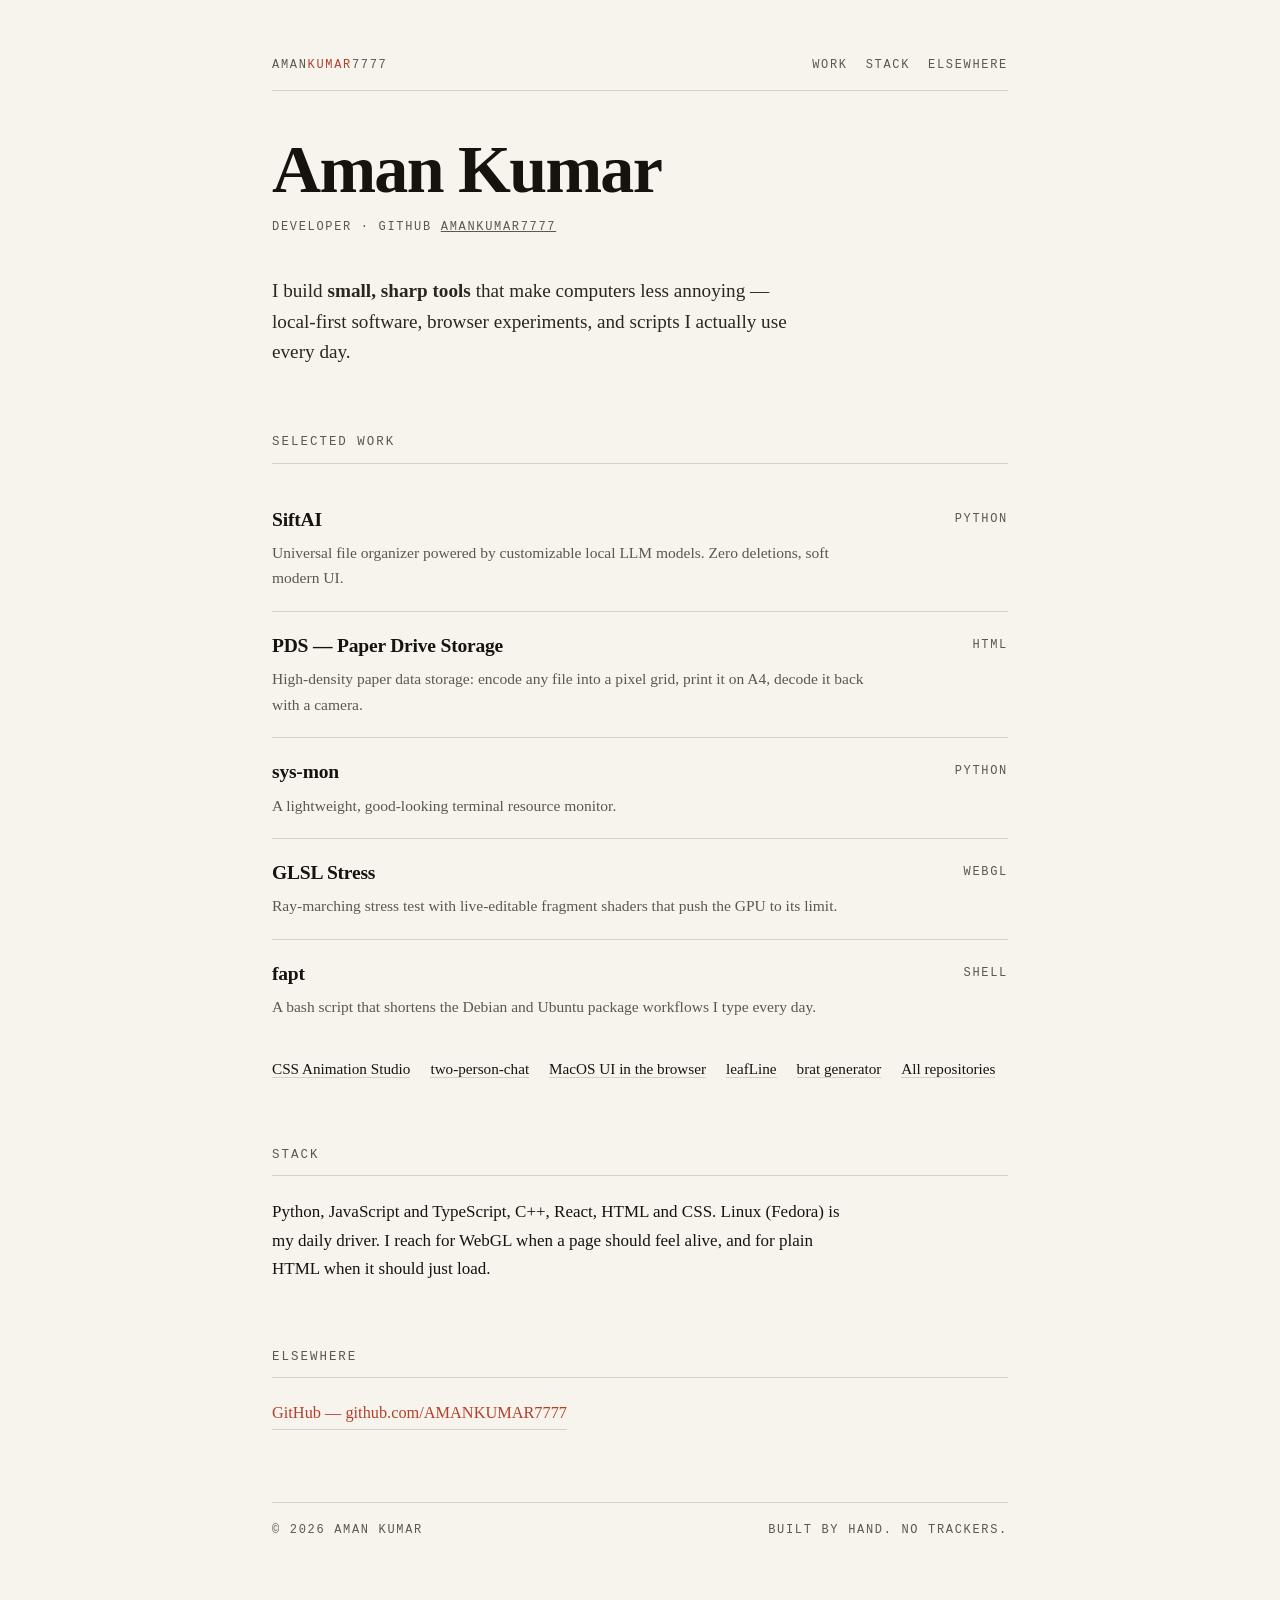
==== index.html @ a5c37819 "Add personal site: homepage, SEO metadata, sitemap, robots, 404" ====
<!DOCTYPE html>
<html lang="en">
<head>
<meta charset="utf-8">
<meta name="viewport" content="width=device-width, initial-scale=1">

<title>Aman Kumar (AMANKUMAR7777) — Developer</title>
<meta name="description" content="Aman Kumar is a developer who builds focused open-source tools: SiftAI local-LLM file organizer, PDS paper data storage, sys-mon terminal monitor and GLSL-Stress. GitHub: AMANKUMAR7777.">
<meta name="author" content="Aman Kumar">
<meta name="robots" content="index, follow, max-image-preview:large">
<link rel="canonical" href="https://amankumar7777.github.io/">
<link rel="icon" href="/favicon.svg" type="image/svg+xml">
<link rel="sitemap" href="/sitemap.xml" type="application/xml">

<meta property="og:type" content="profile">
<meta property="og:site_name" content="Aman Kumar">
<meta property="og:title" content="Aman Kumar (AMANKUMAR7777) — Developer">
<meta property="og:description" content="Developer building focused open-source tools: SiftAI, PDS, sys-mon, GLSL-Stress. GitHub: AMANKUMAR7777.">
<meta property="og:url" content="https://amankumar7777.github.io/">
<meta property="og:image" content="https://amankumar7777.github.io/og.png">
<meta property="og:image:width" content="1200">
<meta property="og:image:height" content="630">
<meta property="og:image:alt" content="Aman Kumar — developer">
<meta property="profile:first_name" content="Aman">
<meta property="profile:last_name" content="Kumar">
<meta property="profile:username" content="AMANKUMAR7777">

<meta name="twitter:card" content="summary_large_image">
<meta name="twitter:title" content="Aman Kumar (AMANKUMAR7777) — Developer">
<meta name="twitter:description" content="Developer building focused open-source tools. GitHub: AMANKUMAR7777.">
<meta name="twitter:image" content="https://amankumar7777.github.io/og.png">

<script type="application/ld+json">
{
  "@context": "https://schema.org",
  "@graph": [
    {
      "@type": "Person",
      "@id": "https://amankumar7777.github.io/#person",
      "name": "Aman Kumar",
      "alternateName": ["AMANKUMAR7777", "aman kumar"],
      "url": "https://amankumar7777.github.io/",
      "image": "https://amankumar7777.github.io/og.png",
      "description": "Aman Kumar is a developer who builds focused open-source tools for the desktop and the browser.",
      "jobTitle": "Software Developer",
      "knowsAbout": ["Python", "JavaScript", "TypeScript", "C++", "React", "Linux", "WebGL", "GLSL", "Large Language Models", "Web development"],
      "sameAs": [
        "https://github.com/AMANKUMAR7777"
      ]
    },
    {
      "@type": "WebSite",
      "@id": "https://amankumar7777.github.io/#website",
      "url": "https://amankumar7777.github.io/",
      "name": "Aman Kumar",
      "inLanguage": "en",
      "publisher": { "@id": "https://amankumar7777.github.io/#person" }
    },
    {
      "@type": "ProfilePage",
      "@id": "https://amankumar7777.github.io/#page",
      "url": "https://amankumar7777.github.io/",
      "name": "Aman Kumar (AMANKUMAR7777) — Developer",
      "isPartOf": { "@id": "https://amankumar7777.github.io/#website" },
      "mainEntity": { "@id": "https://amankumar7777.github.io/#person" }
    }
  ]
}
</script>

<style>
  :root{
    --paper:#f7f4ed;
    --ink:#16130f;
    --soft:#5d574c;
    --line:#d9d2c4;
    --accent:#b3402a;
  }
  *{box-sizing:border-box}
  html{-webkit-text-size-adjust:100%}
  body{
    margin:0;
    background:var(--paper);
    color:var(--ink);
    font:400 17px/1.65 ui-serif,Georgia,"Iowan Old Style","Times New Roman",serif;
    padding:0 24px;
  }
  .wrap{max-width:46rem;margin:0 auto;padding:56px 0 96px}
  .mono{
    font-family:ui-monospace,SFMono-Regular,"SF Mono",Menlo,Consolas,monospace;
    font-size:12px;letter-spacing:.14em;text-transform:uppercase;color:var(--soft)
  }
  header{display:flex;justify-content:space-between;align-items:baseline;gap:16px;flex-wrap:wrap;
    border-bottom:1px solid var(--line);padding-bottom:14px}
  header a{color:inherit;text-decoration:none}
  header a:hover{color:var(--accent)}
  nav{display:flex;gap:18px}
  h1{font-size:clamp(2.6rem,7vw,4.25rem);line-height:1.02;letter-spacing:-.025em;margin:44px 0 0;font-weight:600}
  .handle{display:inline-block;margin-top:14px}
  .lede{font-size:1.2rem;line-height:1.6;max-width:34rem;margin:26px 0 0;color:#2c2620}
  .lede strong{font-weight:600}
  section{margin-top:64px}
  h2{font-size:.78rem;letter-spacing:.16em;text-transform:uppercase;font-family:ui-monospace,SFMono-Regular,Menlo,Consolas,monospace;
    color:var(--soft);font-weight:500;margin:0 0 22px;border-bottom:1px solid var(--line);padding-bottom:10px}
  .work{list-style:none;margin:0;padding:0;display:grid;gap:2px}
  .work li{border-top:1px solid var(--line)}
  .work li:first-child{border-top:0}
  .work a{display:grid;grid-template-columns:1fr auto;gap:4px 18px;text-decoration:none;color:inherit;padding:18px 0}
  .work a:hover .name{color:var(--accent)}
  .name{font-size:1.22rem;font-weight:600;letter-spacing:-.01em}
  .lang{font-size:12px;align-self:start;padding-top:6px}
  .desc{grid-column:1/-1;color:var(--soft);font-size:.97rem;max-width:38rem}
  .more{list-style:none;padding:0;margin:18px 0 0;display:flex;flex-wrap:wrap;gap:8px 20px;font-size:.95rem}
  .more a{color:var(--ink);text-decoration:none;border-bottom:1px solid var(--line)}
  .more a:hover{color:var(--accent);border-color:var(--accent)}
  .stack p{margin:0;max-width:36rem}
  a{color:var(--accent)}
  .links{list-style:none;padding:0;margin:0;display:grid;gap:10px;font-size:1.02rem}
  .links a{display:inline-flex;gap:10px;text-decoration:none;border-bottom:1px solid var(--line);padding-bottom:2px}
  .links a:hover{border-color:var(--accent)}
  footer{margin-top:72px;border-top:1px solid var(--line);padding-top:18px;display:flex;justify-content:space-between;gap:16px;flex-wrap:wrap}
  @media (max-width:520px){
    .wrap{padding-top:36px}
    h1{margin-top:34px}
    .lede{font-size:1.08rem}
  }
  @media (prefers-reduced-motion:no-preference){
    a{transition:color .18s ease,border-color .18s ease}
  }
</style>
</head>
<body>
<div class="wrap">

  <header>
    <a class="mono" href="/">aman<span style="color:var(--accent)">kumar</span>7777</a>
    <nav class="mono">
      <a href="#work">Work</a>
      <a href="#stack">Stack</a>
      <a href="#elsewhere">Elsewhere</a>
    </nav>
  </header>

  <main>
    <h1>Aman Kumar</h1>
    <p class="handle mono">Developer · GitHub <a href="https://github.com/AMANKUMAR7777" style="color:inherit">AMANKUMAR7777</a></p>

    <p class="lede">
      I build <strong>small, sharp tools</strong> that make computers less annoying — local-first
      software, browser experiments, and scripts I actually use every day.
    </p>

    <section id="work">
      <h2>Selected work</h2>
      <ul class="work">
        <li>
          <a href="https://github.com/AMANKUMAR7777/SiftAI">
            <span class="name">SiftAI</span>
            <span class="lang mono">Python</span>
            <span class="desc">Universal file organizer powered by customizable local LLM models. Zero deletions, soft modern UI.</span>
          </a>
        </li>
        <li>
          <a href="https://github.com/AMANKUMAR7777/PDS-Paper-Drive-Storage-">
            <span class="name">PDS — Paper Drive Storage</span>
            <span class="lang mono">HTML</span>
            <span class="desc">High-density paper data storage: encode any file into a pixel grid, print it on A4, decode it back with a camera.</span>
          </a>
        </li>
        <li>
          <a href="https://github.com/AMANKUMAR7777/sys-mon">
            <span class="name">sys-mon</span>
            <span class="lang mono">Python</span>
            <span class="desc">A lightweight, good-looking terminal resource monitor.</span>
          </a>
        </li>
        <li>
          <a href="https://github.com/AMANKUMAR7777/GLSL-Stress">
            <span class="name">GLSL Stress</span>
            <span class="lang mono">WebGL</span>
            <span class="desc">Ray-marching stress test with live-editable fragment shaders that push the GPU to its limit.</span>
          </a>
        </li>
        <li>
          <a href="https://github.com/AMANKUMAR7777/fapt">
            <span class="name">fapt</span>
            <span class="lang mono">Shell</span>
            <span class="desc">A bash script that shortens the Debian and Ubuntu package workflows I type every day.</span>
          </a>
        </li>
      </ul>

      <ul class="more">
        <li><a href="https://github.com/AMANKUMAR7777/CssAnimationStudio">CSS Animation Studio</a></li>
        <li><a href="https://github.com/AMANKUMAR7777/two-person-chat">two-person-chat</a></li>
        <li><a href="https://github.com/AMANKUMAR7777/MacOS">MacOS UI in the browser</a></li>
        <li><a href="https://github.com/AMANKUMAR7777/leafLine">leafLine</a></li>
        <li><a href="https://github.com/AMANKUMAR7777/bratGenerator">brat generator</a></li>
        <li><a href="https://github.com/AMANKUMAR7777?tab=repositories">All repositories</a></li>
      </ul>
    </section>

    <section id="stack" class="stack">
      <h2>Stack</h2>
      <p>
        Python, JavaScript and TypeScript, C++, React, HTML and CSS. Linux (Fedora) is my daily
        driver. I reach for WebGL when a page should feel alive, and for plain HTML when it should
        just load.
      </p>
    </section>

    <section id="elsewhere">
      <h2>Elsewhere</h2>
      <ul class="links">
        <li><a href="https://github.com/AMANKUMAR7777">GitHub — github.com/AMANKUMAR7777</a></li>
      </ul>
    </section>
  </main>

  <footer class="mono">
    <span>© 2026 Aman Kumar</span>
    <span>Built by hand. No trackers.</span>
  </footer>

</div>
</body>
</html>
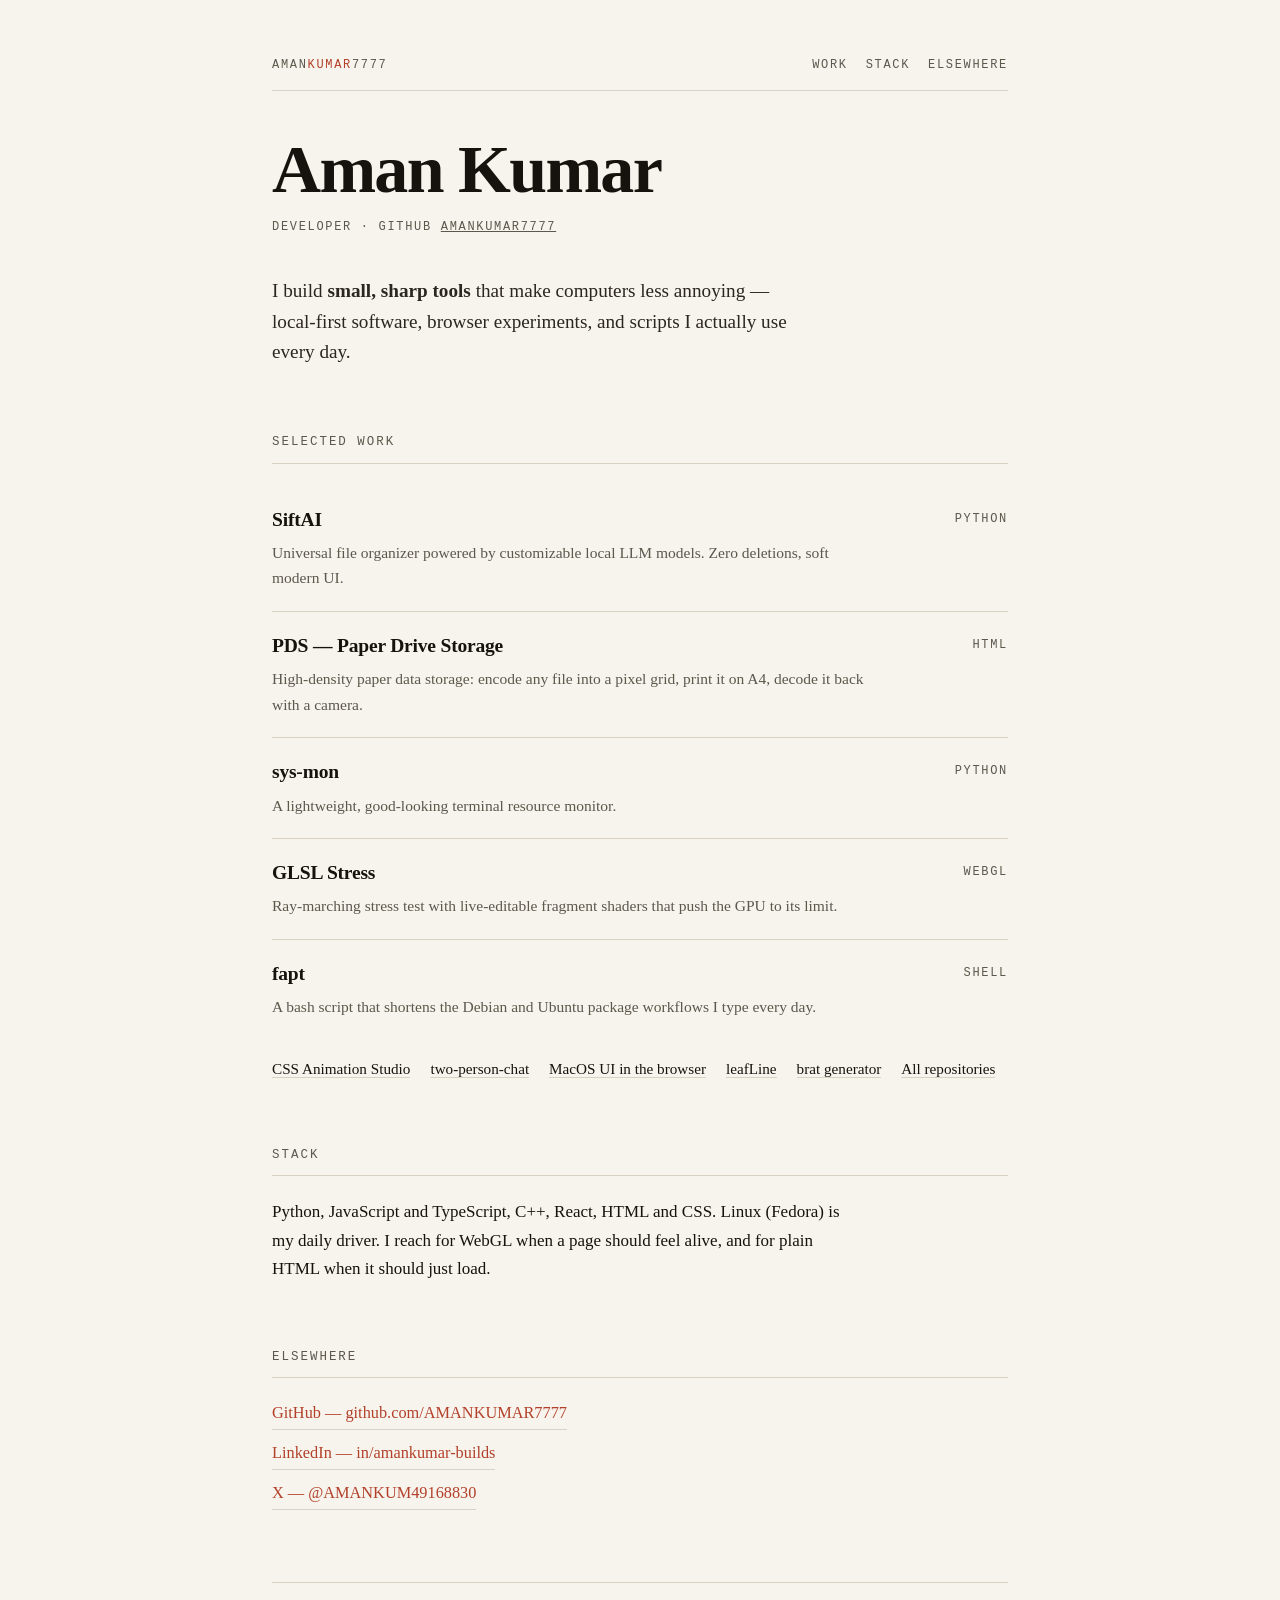
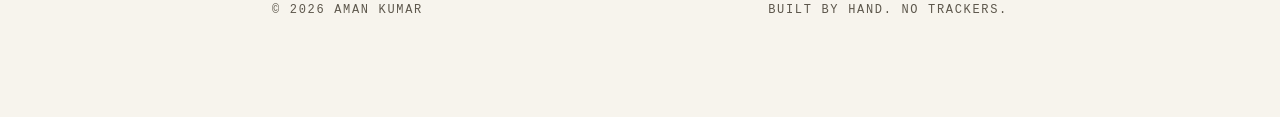
==== commit b38b2325: "Add LinkedIn and X to sameAs and links" ====
--- a/index.html
+++ b/index.html
@@ -26,6 +26,7 @@
 <meta property="profile:username" content="AMANKUMAR7777">
 
 <meta name="twitter:card" content="summary_large_image">
+<meta name="twitter:creator" content="@AMANKUM49168830">
 <meta name="twitter:title" content="Aman Kumar (AMANKUMAR7777) — Developer">
 <meta name="twitter:description" content="Developer building focused open-source tools. GitHub: AMANKUMAR7777.">
 <meta name="twitter:image" content="https://amankumar7777.github.io/og.png">
@@ -45,7 +46,9 @@
       "jobTitle": "Software Developer",
       "knowsAbout": ["Python", "JavaScript", "TypeScript", "C++", "React", "Linux", "WebGL", "GLSL", "Large Language Models", "Web development"],
       "sameAs": [
-        "https://github.com/AMANKUMAR7777"
+        "https://github.com/AMANKUMAR7777",
+        "https://www.linkedin.com/in/amankumar-builds/",
+        "https://x.com/AMANKUM49168830"
       ]
     },
     {
@@ -212,7 +215,9 @@
     <section id="elsewhere">
       <h2>Elsewhere</h2>
       <ul class="links">
-        <li><a href="https://github.com/AMANKUMAR7777">GitHub — github.com/AMANKUMAR7777</a></li>
+        <li><a rel="me" href="https://github.com/AMANKUMAR7777">GitHub — github.com/AMANKUMAR7777</a></li>
+        <li><a rel="me" href="https://www.linkedin.com/in/amankumar-builds/">LinkedIn — in/amankumar-builds</a></li>
+        <li><a rel="me" href="https://x.com/AMANKUM49168830">X — @AMANKUM49168830</a></li>
       </ul>
     </section>
   </main>
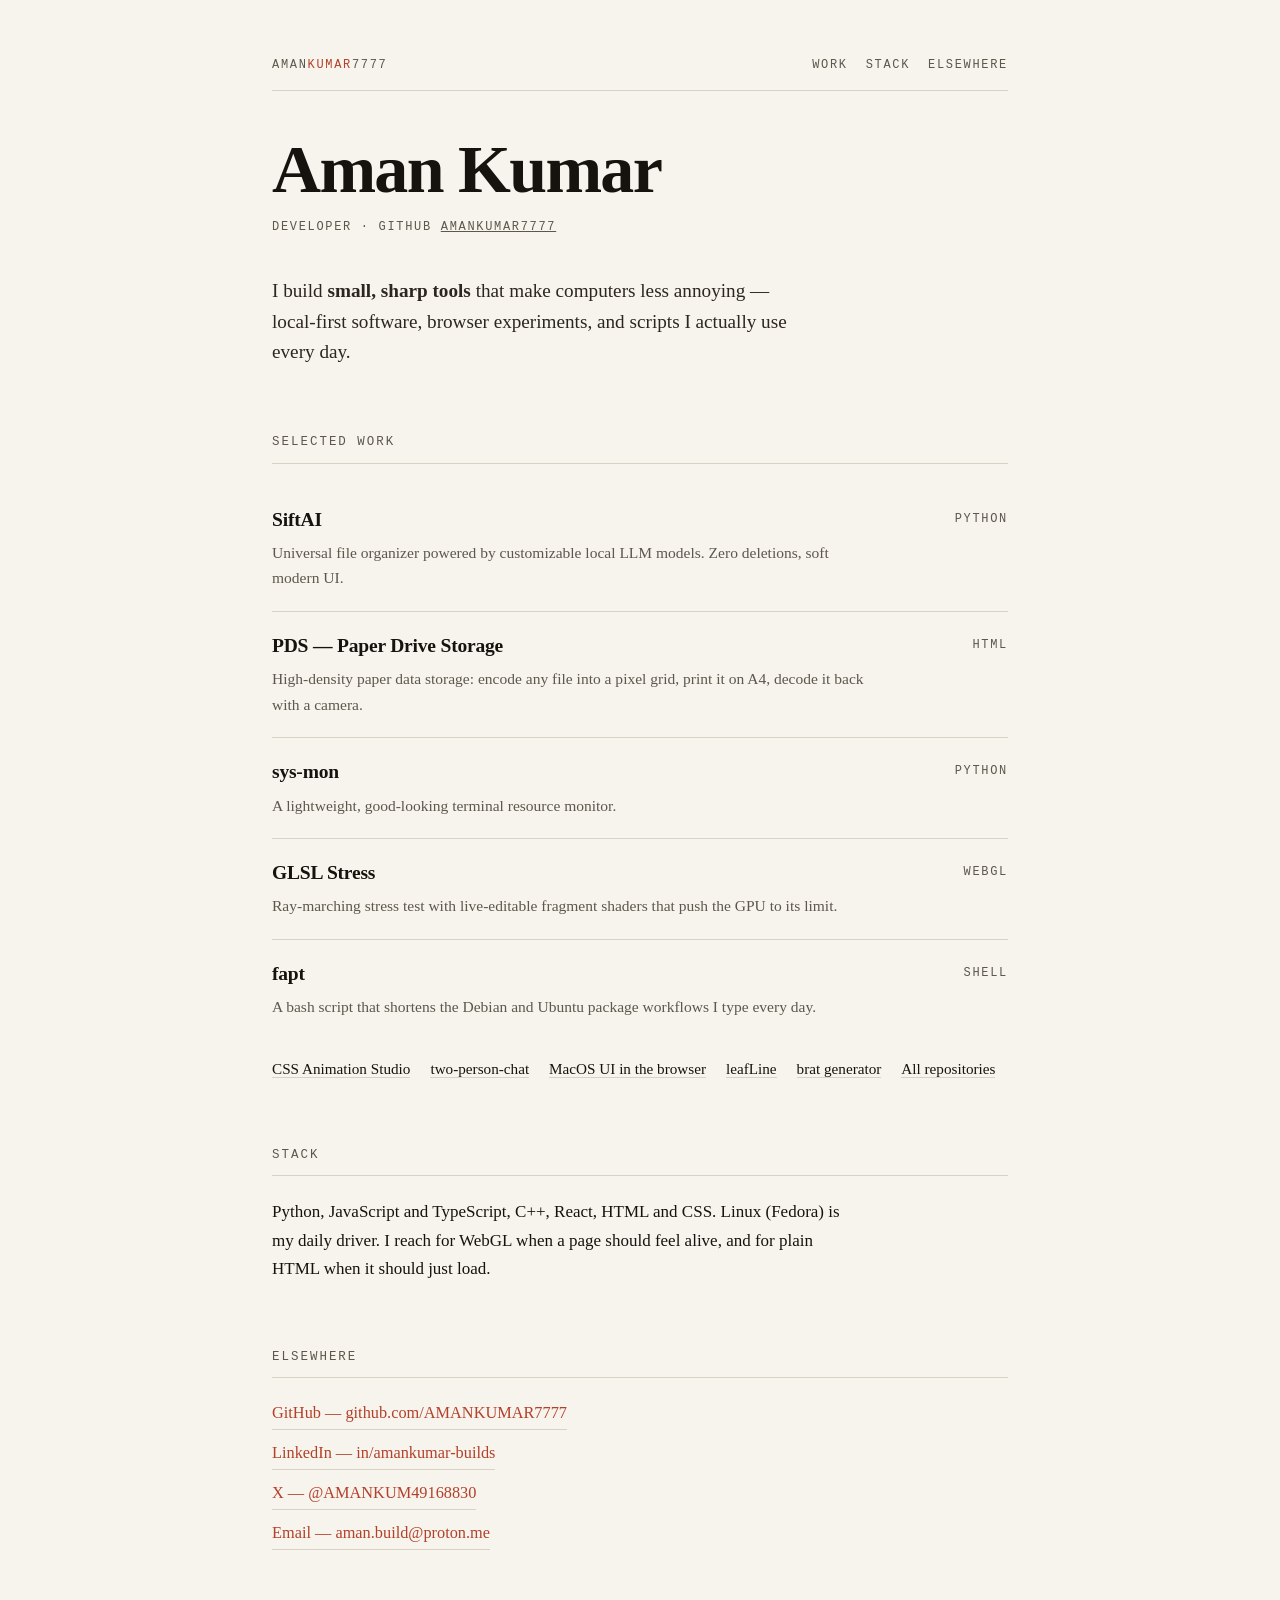
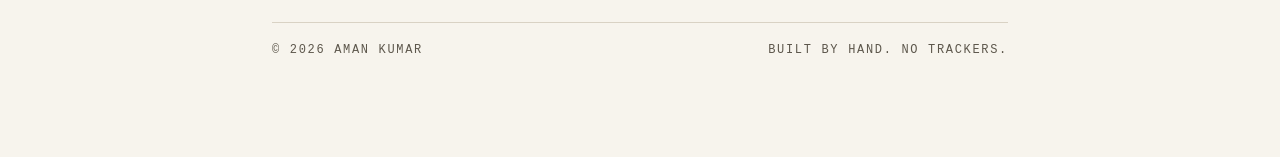
==== commit 3a924aba: "Add contact email" ====
--- a/index.html
+++ b/index.html
@@ -45,6 +45,7 @@
       "description": "Aman Kumar is a developer who builds focused open-source tools for the desktop and the browser.",
       "jobTitle": "Software Developer",
       "knowsAbout": ["Python", "JavaScript", "TypeScript", "C++", "React", "Linux", "WebGL", "GLSL", "Large Language Models", "Web development"],
+      "email": "mailto:aman.build@proton.me",
       "sameAs": [
         "https://github.com/AMANKUMAR7777",
         "https://www.linkedin.com/in/amankumar-builds/",
@@ -218,6 +219,7 @@
         <li><a rel="me" href="https://github.com/AMANKUMAR7777">GitHub — github.com/AMANKUMAR7777</a></li>
         <li><a rel="me" href="https://www.linkedin.com/in/amankumar-builds/">LinkedIn — in/amankumar-builds</a></li>
         <li><a rel="me" href="https://x.com/AMANKUM49168830">X — @AMANKUM49168830</a></li>
+        <li><a href="mailto:aman.build@proton.me">Email — aman.build@proton.me</a></li>
       </ul>
     </section>
   </main>
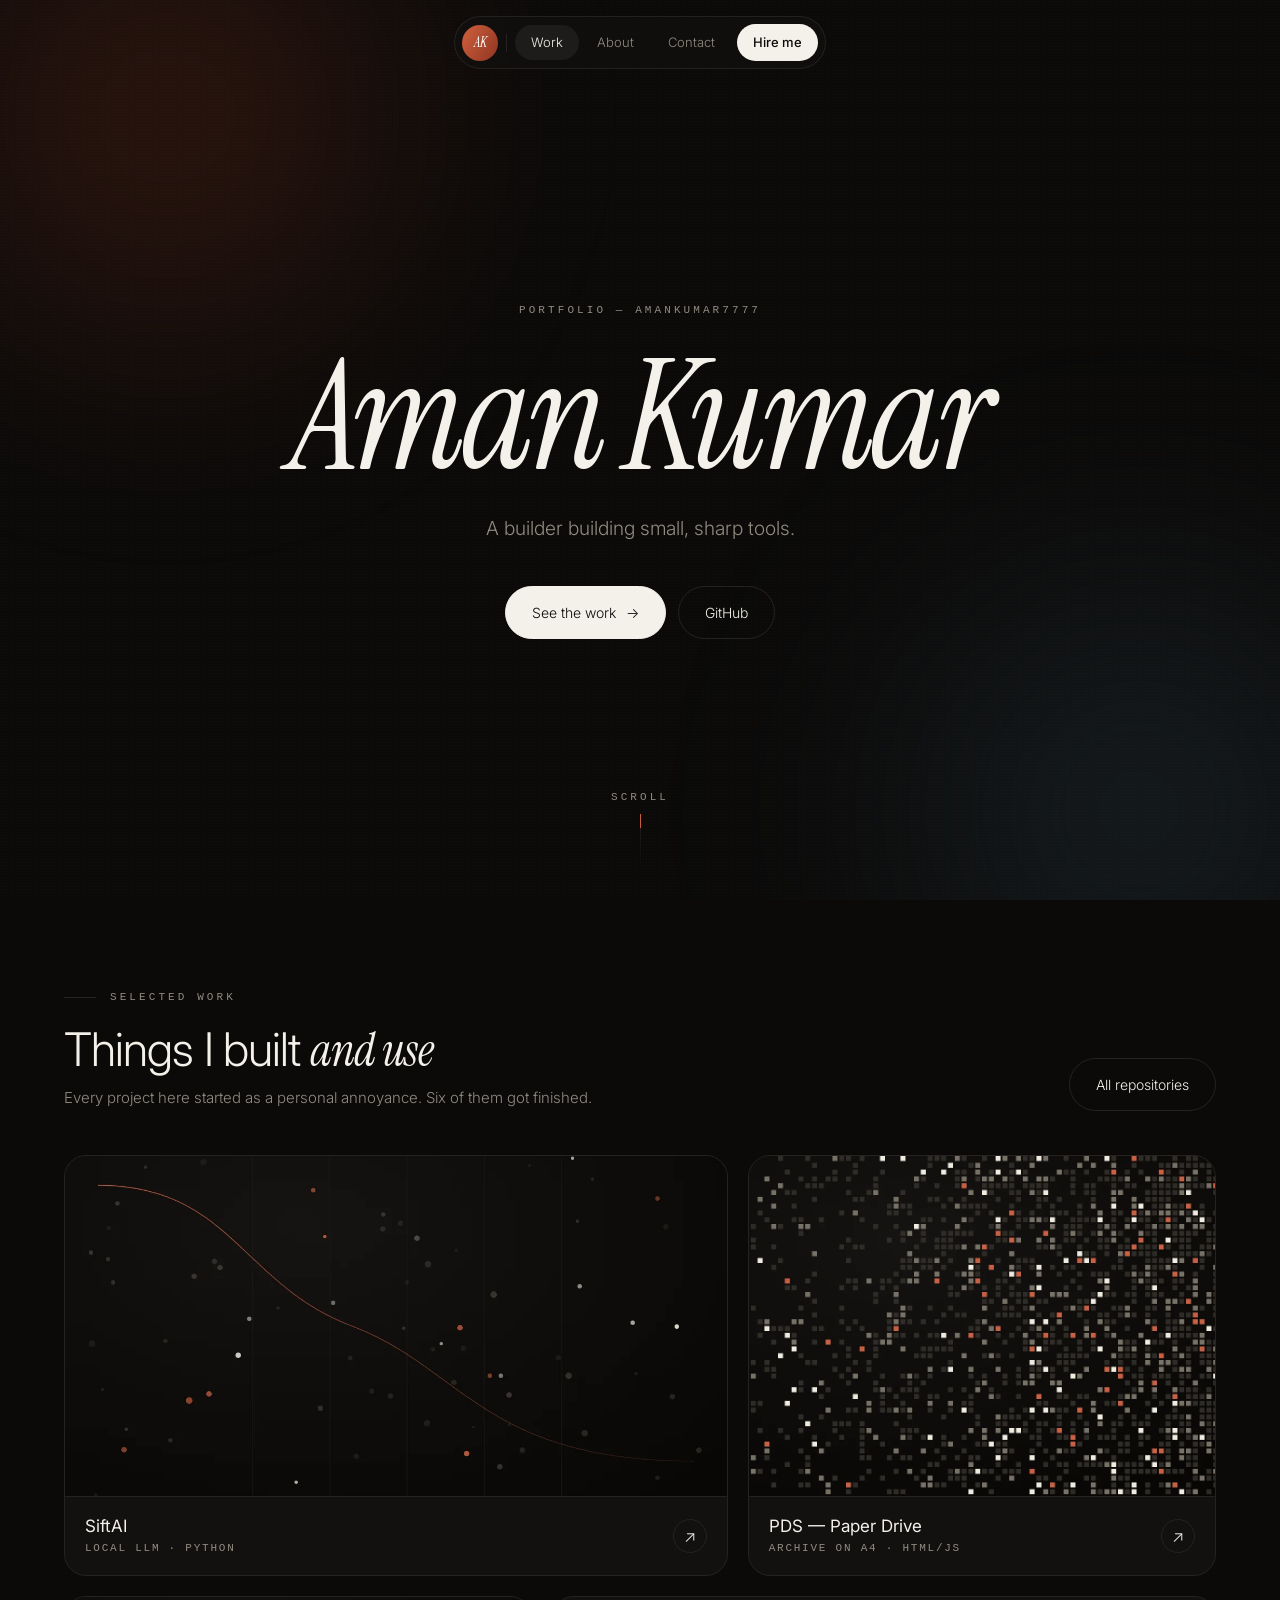
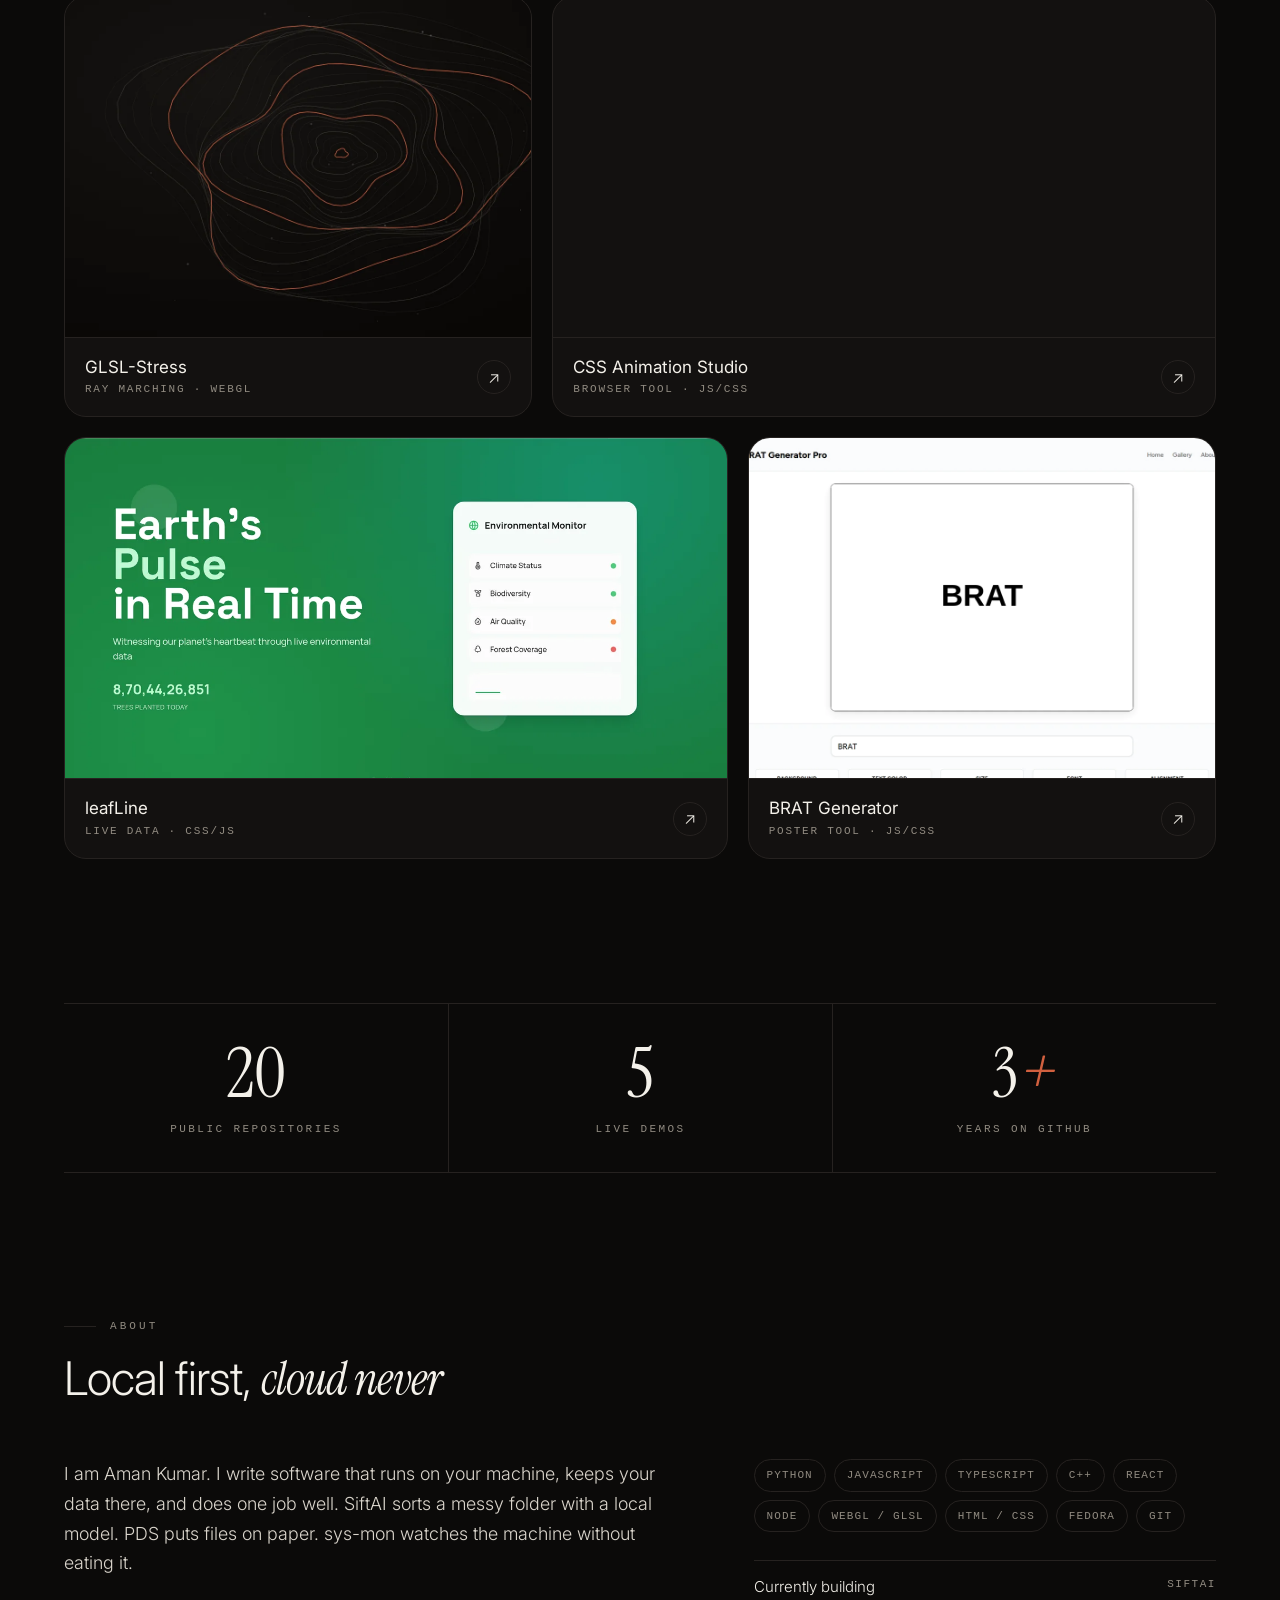
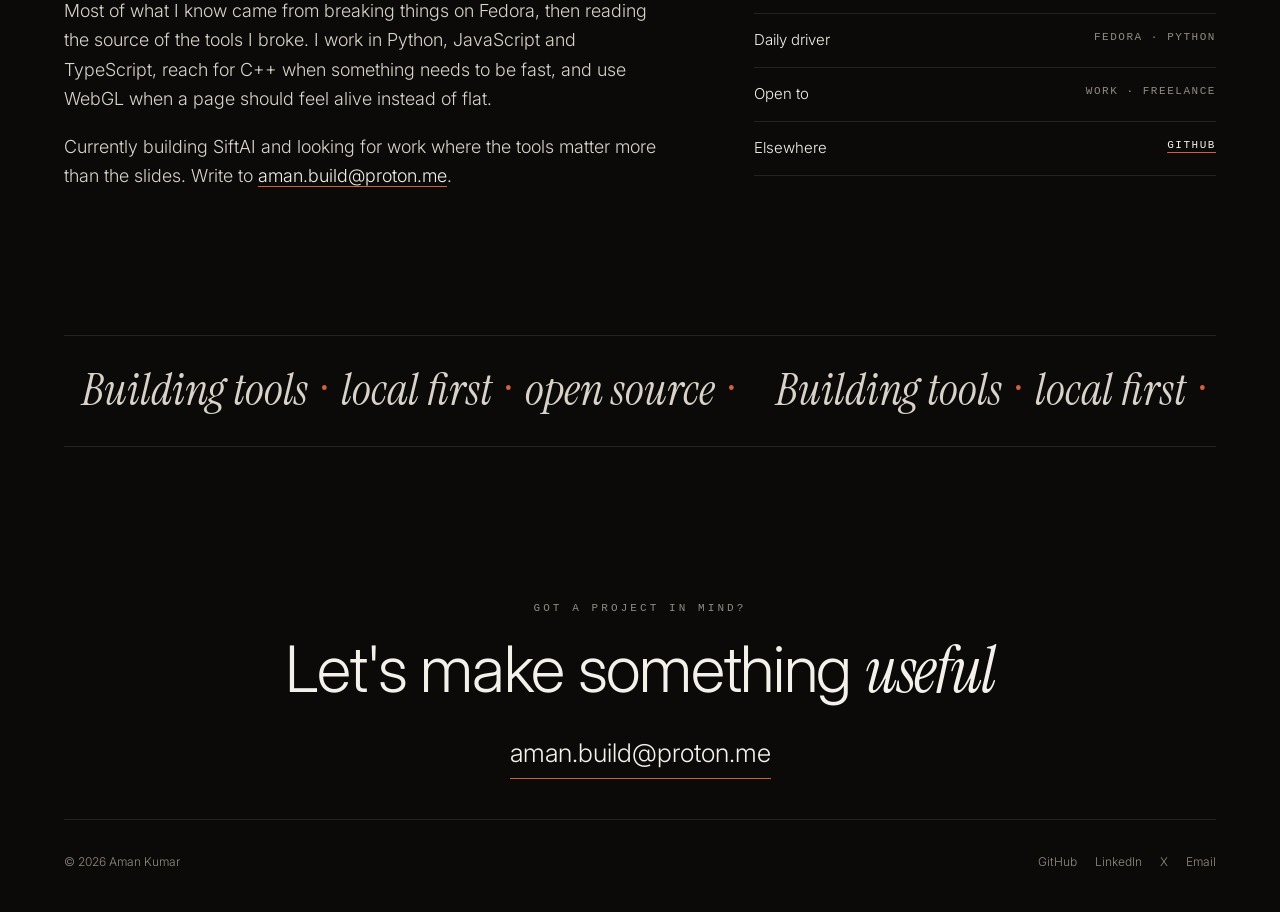
==== commit bae72413: "Rebuild portfolio: dark editorial layout, real project covers, stats and about" ====
--- a/index.html
+++ b/index.html
@@ -5,17 +5,20 @@
 <meta name="viewport" content="width=device-width, initial-scale=1">
 
 <title>Aman Kumar (AMANKUMAR7777) — Developer</title>
-<meta name="description" content="Aman Kumar is a developer who builds focused open-source tools: SiftAI local-LLM file organizer, PDS paper data storage, sys-mon terminal monitor and GLSL-Stress. GitHub: AMANKUMAR7777.">
+<meta name="description" content="Aman Kumar is a developer who builds focused open-source tools: SiftAI local-LLM file organizer, PDS paper data storage, GLSL-Stress and more. GitHub: AMANKUMAR7777.">
 <meta name="author" content="Aman Kumar">
 <meta name="robots" content="index, follow, max-image-preview:large">
 <link rel="canonical" href="https://amankumar7777.github.io/">
 <link rel="icon" href="/favicon.svg" type="image/svg+xml">
 <link rel="sitemap" href="/sitemap.xml" type="application/xml">
+<link rel="preconnect" href="https://fonts.googleapis.com">
+<link rel="preconnect" href="https://fonts.gstatic.com" crossorigin>
+<link rel="stylesheet" href="/assets/style.css">
 
 <meta property="og:type" content="profile">
 <meta property="og:site_name" content="Aman Kumar">
 <meta property="og:title" content="Aman Kumar (AMANKUMAR7777) — Developer">
-<meta property="og:description" content="Developer building focused open-source tools: SiftAI, PDS, sys-mon, GLSL-Stress. GitHub: AMANKUMAR7777.">
+<meta property="og:description" content="Developer building focused open-source tools: SiftAI, PDS, GLSL-Stress. GitHub: AMANKUMAR7777.">
 <meta property="og:url" content="https://amankumar7777.github.io/">
 <meta property="og:image" content="https://amankumar7777.github.io/og.png">
 <meta property="og:image:width" content="1200">
@@ -30,6 +33,9 @@
 <meta name="twitter:title" content="Aman Kumar (AMANKUMAR7777) — Developer">
 <meta name="twitter:description" content="Developer building focused open-source tools. GitHub: AMANKUMAR7777.">
 <meta name="twitter:image" content="https://amankumar7777.github.io/og.png">
+<meta name="theme-color" content="#0b0a09">
+
+<script>document.documentElement.classList.add("js");</script>
 
 <script type="application/ld+json">
 {
@@ -67,168 +73,265 @@
       "name": "Aman Kumar (AMANKUMAR7777) — Developer",
       "isPartOf": { "@id": "https://amankumar7777.github.io/#website" },
       "mainEntity": { "@id": "https://amankumar7777.github.io/#person" }
+    },
+    {
+      "@type": "ItemList",
+      "@id": "https://amankumar7777.github.io/#work",
+      "name": "Selected work by Aman Kumar",
+      "itemListElement": [
+        { "@type": "ListItem", "position": 1, "name": "SiftAI", "url": "https://github.com/AMANKUMAR7777/SiftAI" },
+        { "@type": "ListItem", "position": 2, "name": "PDS — Paper Drive Storage", "url": "https://github.com/AMANKUMAR7777/PDS-Paper-Drive-Storage-" },
+        { "@type": "ListItem", "position": 3, "name": "GLSL-Stress", "url": "https://glsl-stress.vercel.app" },
+        { "@type": "ListItem", "position": 4, "name": "CSS Animation Studio", "url": "https://css-animation-studio-seven.vercel.app" },
+        { "@type": "ListItem", "position": 5, "name": "leafLine", "url": "https://leaf-line.vercel.app" },
+        { "@type": "ListItem", "position": 6, "name": "BRAT Generator", "url": "https://brat-generator-ashen.vercel.app" }
+      ]
     }
   ]
 }
 </script>
-
-<style>
-  :root{
-    --paper:#f7f4ed;
-    --ink:#16130f;
-    --soft:#5d574c;
-    --line:#d9d2c4;
-    --accent:#b3402a;
-  }
-  *{box-sizing:border-box}
-  html{-webkit-text-size-adjust:100%}
-  body{
-    margin:0;
-    background:var(--paper);
-    color:var(--ink);
-    font:400 17px/1.65 ui-serif,Georgia,"Iowan Old Style","Times New Roman",serif;
-    padding:0 24px;
-  }
-  .wrap{max-width:46rem;margin:0 auto;padding:56px 0 96px}
-  .mono{
-    font-family:ui-monospace,SFMono-Regular,"SF Mono",Menlo,Consolas,monospace;
-    font-size:12px;letter-spacing:.14em;text-transform:uppercase;color:var(--soft)
-  }
-  header{display:flex;justify-content:space-between;align-items:baseline;gap:16px;flex-wrap:wrap;
-    border-bottom:1px solid var(--line);padding-bottom:14px}
-  header a{color:inherit;text-decoration:none}
-  header a:hover{color:var(--accent)}
-  nav{display:flex;gap:18px}
-  h1{font-size:clamp(2.6rem,7vw,4.25rem);line-height:1.02;letter-spacing:-.025em;margin:44px 0 0;font-weight:600}
-  .handle{display:inline-block;margin-top:14px}
-  .lede{font-size:1.2rem;line-height:1.6;max-width:34rem;margin:26px 0 0;color:#2c2620}
-  .lede strong{font-weight:600}
-  section{margin-top:64px}
-  h2{font-size:.78rem;letter-spacing:.16em;text-transform:uppercase;font-family:ui-monospace,SFMono-Regular,Menlo,Consolas,monospace;
-    color:var(--soft);font-weight:500;margin:0 0 22px;border-bottom:1px solid var(--line);padding-bottom:10px}
-  .work{list-style:none;margin:0;padding:0;display:grid;gap:2px}
-  .work li{border-top:1px solid var(--line)}
-  .work li:first-child{border-top:0}
-  .work a{display:grid;grid-template-columns:1fr auto;gap:4px 18px;text-decoration:none;color:inherit;padding:18px 0}
-  .work a:hover .name{color:var(--accent)}
-  .name{font-size:1.22rem;font-weight:600;letter-spacing:-.01em}
-  .lang{font-size:12px;align-self:start;padding-top:6px}
-  .desc{grid-column:1/-1;color:var(--soft);font-size:.97rem;max-width:38rem}
-  .more{list-style:none;padding:0;margin:18px 0 0;display:flex;flex-wrap:wrap;gap:8px 20px;font-size:.95rem}
-  .more a{color:var(--ink);text-decoration:none;border-bottom:1px solid var(--line)}
-  .more a:hover{color:var(--accent);border-color:var(--accent)}
-  .stack p{margin:0;max-width:36rem}
-  a{color:var(--accent)}
-  .links{list-style:none;padding:0;margin:0;display:grid;gap:10px;font-size:1.02rem}
-  .links a{display:inline-flex;gap:10px;text-decoration:none;border-bottom:1px solid var(--line);padding-bottom:2px}
-  .links a:hover{border-color:var(--accent)}
-  footer{margin-top:72px;border-top:1px solid var(--line);padding-top:18px;display:flex;justify-content:space-between;gap:16px;flex-wrap:wrap}
-  @media (max-width:520px){
-    .wrap{padding-top:36px}
-    h1{margin-top:34px}
-    .lede{font-size:1.08rem}
-  }
-  @media (prefers-reduced-motion:no-preference){
-    a{transition:color .18s ease,border-color .18s ease}
-  }
-</style>
 </head>
 <body>
-<div class="wrap">
-
-  <header>
-    <a class="mono" href="/">aman<span style="color:var(--accent)">kumar</span>7777</a>
-    <nav class="mono">
-      <a href="#work">Work</a>
-      <a href="#stack">Stack</a>
-      <a href="#elsewhere">Elsewhere</a>
-    </nav>
-  </header>
-
-  <main>
+
+<div class="nav-wrap">
+  <nav class="nav" aria-label="Primary">
+    <a class="nav__logo" href="#top" aria-label="Aman Kumar — top of page">AK</a>
+    <span class="nav__div" aria-hidden="true"></span>
+    <a class="nav__link" href="#work">Work</a>
+    <a class="nav__link" href="#about">About</a>
+    <a class="nav__link nav__link--desktop" href="#contact">Contact</a>
+    <a class="nav__cta" href="mailto:aman.build@proton.me">Hire me</a>
+  </nav>
+</div>
+
+<header class="hero" id="top">
+  <div class="hero__glow hero__glow--a" aria-hidden="true"></div>
+  <div class="hero__glow hero__glow--b" aria-hidden="true"></div>
+  <div class="hero__grain" aria-hidden="true"></div>
+
+  <div class="hero__inner">
+    <p class="mono hero__eyebrow">Portfolio — AMANKUMAR7777</p>
     <h1>Aman Kumar</h1>
-    <p class="handle mono">Developer · GitHub <a href="https://github.com/AMANKUMAR7777" style="color:inherit">AMANKUMAR7777</a></p>
-
-    <p class="lede">
-      I build <strong>small, sharp tools</strong> that make computers less annoying — local-first
-      software, browser experiments, and scripts I actually use every day.
-    </p>
-
-    <section id="work">
-      <h2>Selected work</h2>
-      <ul class="work">
-        <li>
-          <a href="https://github.com/AMANKUMAR7777/SiftAI">
-            <span class="name">SiftAI</span>
-            <span class="lang mono">Python</span>
-            <span class="desc">Universal file organizer powered by customizable local LLM models. Zero deletions, soft modern UI.</span>
-          </a>
-        </li>
-        <li>
-          <a href="https://github.com/AMANKUMAR7777/PDS-Paper-Drive-Storage-">
-            <span class="name">PDS — Paper Drive Storage</span>
-            <span class="lang mono">HTML</span>
-            <span class="desc">High-density paper data storage: encode any file into a pixel grid, print it on A4, decode it back with a camera.</span>
-          </a>
-        </li>
-        <li>
-          <a href="https://github.com/AMANKUMAR7777/sys-mon">
-            <span class="name">sys-mon</span>
-            <span class="lang mono">Python</span>
-            <span class="desc">A lightweight, good-looking terminal resource monitor.</span>
-          </a>
-        </li>
-        <li>
-          <a href="https://github.com/AMANKUMAR7777/GLSL-Stress">
-            <span class="name">GLSL Stress</span>
-            <span class="lang mono">WebGL</span>
-            <span class="desc">Ray-marching stress test with live-editable fragment shaders that push the GPU to its limit.</span>
-          </a>
-        </li>
-        <li>
-          <a href="https://github.com/AMANKUMAR7777/fapt">
-            <span class="name">fapt</span>
-            <span class="lang mono">Shell</span>
-            <span class="desc">A bash script that shortens the Debian and Ubuntu package workflows I type every day.</span>
-          </a>
-        </li>
+    <p class="hero__role">A <span data-role>developer</span> building small, sharp tools.</p>
+    <div class="hero__actions">
+      <a class="btn btn--solid" href="#work">See the work <span class="btn__arrow" aria-hidden="true">→</span></a>
+      <a class="btn btn--ghost" href="https://github.com/AMANKUMAR7777">GitHub</a>
+    </div>
+  </div>
+
+  <a class="hero__scroll" href="#work" aria-label="Scroll to work">
+    <span class="mono">Scroll</span>
+    <span class="hero__scroll-line" aria-hidden="true"></span>
+  </a>
+</header>
+
+<main>
+
+  <section class="section" id="work">
+    <div class="shell">
+      <div class="sec-head reveal">
+        <div>
+          <div class="sec-head__eyebrow">
+            <span class="sec-head__rule" aria-hidden="true"></span>
+            <span class="mono">Selected work</span>
+          </div>
+          <h2>Things I built <em>and use</em></h2>
+          <p>Every project here started as a personal annoyance. Six of them got finished.</p>
+        </div>
+        <a class="btn btn--ghost" href="https://github.com/AMANKUMAR7777?tab=repositories">All repositories</a>
+      </div>
+
+      <div class="work-grid">
+        <a class="card card--wide reveal" href="https://github.com/AMANKUMAR7777/SiftAI">
+          <span class="card__media">
+            <img src="/assets/siftai.webp" alt="SiftAI — file organizer driven by a local LLM" width="1200" height="750" loading="lazy" decoding="async">
+          </span>
+          <span class="card__body">
+            <span>
+              <span class="card__title">SiftAI</span>
+              <span class="card__meta">Local LLM · Python</span>
+            </span>
+            <span class="card__go" aria-hidden="true">↗</span>
+          </span>
+        </a>
+
+        <a class="card card--narrow reveal" href="https://github.com/AMANKUMAR7777/PDS-Paper-Drive-Storage-">
+          <span class="card__media">
+            <img src="/assets/pds.webp" alt="PDS — paper data storage pixel grid" width="1200" height="750" loading="lazy" decoding="async">
+          </span>
+          <span class="card__body">
+            <span>
+              <span class="card__title">PDS — Paper Drive</span>
+              <span class="card__meta">Archive on A4 · HTML/JS</span>
+            </span>
+            <span class="card__go" aria-hidden="true">↗</span>
+          </span>
+        </a>
+
+        <a class="card card--narrow reveal" href="https://glsl-stress.vercel.app">
+          <span class="card__media">
+            <img src="/assets/glsl.webp" alt="Ray-marched contour field rendered by GLSL-Stress" width="1200" height="750" loading="lazy" decoding="async">
+          </span>
+          <span class="card__body">
+            <span>
+              <span class="card__title">GLSL-Stress</span>
+              <span class="card__meta">Ray marching · WebGL</span>
+            </span>
+            <span class="card__go" aria-hidden="true">↗</span>
+          </span>
+        </a>
+
+        <a class="card card--wide reveal" href="https://css-animation-studio-seven.vercel.app">
+          <span class="card__media">
+            <img src="/assets/css-animation-studio.webp" alt="CSS Animation Studio interface with live preview and timing curve" width="1200" height="750" loading="lazy" decoding="async">
+          </span>
+          <span class="card__body">
+            <span>
+              <span class="card__title">CSS Animation Studio</span>
+              <span class="card__meta">Browser tool · JS/CSS</span>
+            </span>
+            <span class="card__go" aria-hidden="true">↗</span>
+          </span>
+        </a>
+
+        <a class="card card--wide reveal" href="https://leaf-line.vercel.app">
+          <span class="card__media">
+            <img src="/assets/leaf-line.webp" alt="leafLine landing page showing live environmental data" width="1200" height="750" loading="lazy" decoding="async">
+          </span>
+          <span class="card__body">
+            <span>
+              <span class="card__title">leafLine</span>
+              <span class="card__meta">Live data · CSS/JS</span>
+            </span>
+            <span class="card__go" aria-hidden="true">↗</span>
+          </span>
+        </a>
+
+        <a class="card card--narrow reveal" href="https://brat-generator-ashen.vercel.app">
+          <span class="card__media">
+            <img src="/assets/brat-generator.webp" alt="BRAT Generator Pro — a poster tool with live text preview" width="1200" height="750" loading="lazy" decoding="async">
+          </span>
+          <span class="card__body">
+            <span>
+              <span class="card__title">BRAT Generator</span>
+              <span class="card__meta">Poster tool · JS/CSS</span>
+            </span>
+            <span class="card__go" aria-hidden="true">↗</span>
+          </span>
+        </a>
+      </div>
+    </div>
+  </section>
+
+  <section class="section section--tight">
+    <div class="shell">
+      <div class="stats">
+        <div class="stat reveal">
+          <span class="stat__num"><span data-count="20">20</span></span>
+          <span class="stat__label">Public repositories</span>
+        </div>
+        <div class="stat reveal">
+          <span class="stat__num"><span data-count="5">5</span></span>
+          <span class="stat__label">Live demos</span>
+        </div>
+        <div class="stat reveal">
+          <span class="stat__num"><span data-count="3">3</span><em>+</em></span>
+          <span class="stat__label">Years on GitHub</span>
+        </div>
+      </div>
+    </div>
+  </section>
+
+  <section class="section" id="about">
+    <div class="shell">
+      <div class="sec-head reveal">
+        <div>
+          <div class="sec-head__eyebrow">
+            <span class="sec-head__rule" aria-hidden="true"></span>
+            <span class="mono">About</span>
+          </div>
+          <h2>Local first, <em>cloud never</em></h2>
+        </div>
+      </div>
+
+      <div class="about">
+        <div class="reveal">
+          <p>
+            I am Aman Kumar. I write software that runs on your machine, keeps your data there, and
+            does one job well. SiftAI sorts a messy folder with a local model. PDS puts files on
+            paper. sys-mon watches the machine without eating it.
+          </p>
+          <p>
+            Most of what I know came from breaking things on Fedora, then reading the source of the
+            tools I broke. I work in Python, JavaScript and TypeScript, reach for C++ when something
+            needs to be fast, and use WebGL when a page should feel alive instead of flat.
+          </p>
+          <p>
+            Currently building SiftAI and looking for work where the tools matter more than the
+            slides. Write to <a href="mailto:aman.build@proton.me">aman.build@proton.me</a>.
+          </p>
+        </div>
+
+        <div class="reveal">
+          <ul class="chips" aria-label="Languages and tools">
+            <li class="chip">Python</li>
+            <li class="chip">JavaScript</li>
+            <li class="chip">TypeScript</li>
+            <li class="chip">C++</li>
+            <li class="chip">React</li>
+            <li class="chip">Node</li>
+            <li class="chip">WebGL / GLSL</li>
+            <li class="chip">HTML / CSS</li>
+            <li class="chip">Fedora</li>
+            <li class="chip">Git</li>
+          </ul>
+
+          <ul class="now-list" style="margin-top: 28px">
+            <li><span>Currently building</span><span>SiftAI</span></li>
+            <li><span>Daily driver</span><span>Fedora · Python</span></li>
+            <li><span>Open to</span><span>Work · freelance</span></li>
+            <li><span>Elsewhere</span><span><a href="https://github.com/AMANKUMAR7777">GitHub</a></span></li>
+          </ul>
+        </div>
+      </div>
+    </div>
+  </section>
+
+  <section class="section section--tight">
+    <div class="shell">
+      <div class="marquee" aria-hidden="true">
+        <div class="marquee__track">
+          <span>Building tools <i>·</i> local first <i>·</i> open source <i>·</i></span>
+          <span>Building tools <i>·</i> local first <i>·</i> open source <i>·</i></span>
+        </div>
+      </div>
+    </div>
+  </section>
+
+  <section class="contact" id="contact">
+    <div class="shell">
+      <p class="mono contact__eyebrow">Got a project in mind?</p>
+      <h2>Let's make something <em>useful</em></h2>
+      <a class="contact__mail" href="mailto:aman.build@proton.me">aman.build@proton.me</a>
+    </div>
+  </section>
+
+</main>
+
+<footer>
+  <div class="shell">
+    <div class="foot">
+      <span>© <span data-year>2026</span> Aman Kumar</span>
+      <ul class="foot__links">
+        <li><a rel="me" href="https://github.com/AMANKUMAR7777">GitHub</a></li>
+        <li><a rel="me" href="https://www.linkedin.com/in/amankumar-builds/">LinkedIn</a></li>
+        <li><a rel="me" href="https://x.com/AMANKUM49168830">X</a></li>
+        <li><a href="mailto:aman.build@proton.me">Email</a></li>
       </ul>
-
-      <ul class="more">
-        <li><a href="https://github.com/AMANKUMAR7777/CssAnimationStudio">CSS Animation Studio</a></li>
-        <li><a href="https://github.com/AMANKUMAR7777/two-person-chat">two-person-chat</a></li>
-        <li><a href="https://github.com/AMANKUMAR7777/MacOS">MacOS UI in the browser</a></li>
-        <li><a href="https://github.com/AMANKUMAR7777/leafLine">leafLine</a></li>
-        <li><a href="https://github.com/AMANKUMAR7777/bratGenerator">brat generator</a></li>
-        <li><a href="https://github.com/AMANKUMAR7777?tab=repositories">All repositories</a></li>
-      </ul>
-    </section>
-
-    <section id="stack" class="stack">
-      <h2>Stack</h2>
-      <p>
-        Python, JavaScript and TypeScript, C++, React, HTML and CSS. Linux (Fedora) is my daily
-        driver. I reach for WebGL when a page should feel alive, and for plain HTML when it should
-        just load.
-      </p>
-    </section>
-
-    <section id="elsewhere">
-      <h2>Elsewhere</h2>
-      <ul class="links">
-        <li><a rel="me" href="https://github.com/AMANKUMAR7777">GitHub — github.com/AMANKUMAR7777</a></li>
-        <li><a rel="me" href="https://www.linkedin.com/in/amankumar-builds/">LinkedIn — in/amankumar-builds</a></li>
-        <li><a rel="me" href="https://x.com/AMANKUM49168830">X — @AMANKUM49168830</a></li>
-        <li><a href="mailto:aman.build@proton.me">Email — aman.build@proton.me</a></li>
-      </ul>
-    </section>
-  </main>
-
-  <footer class="mono">
-    <span>© 2026 Aman Kumar</span>
-    <span>Built by hand. No trackers.</span>
-  </footer>
-
-</div>
+    </div>
+  </div>
+</footer>
+
+<script src="/assets/main.js" defer></script>
 </body>
 </html>
--- a/assets/style.css
+++ b/assets/style.css
@@ -0,0 +1,796 @@
+@import url("https://fonts.googleapis.com/css2?family=Instrument+Serif:ital@0;1&family=Inter:wght@300;400;500;600&display=swap");
+
+:root {
+  --bg: #0b0a09;
+  --surface: #131110;
+  --surface-2: #1a1715;
+  --stroke: #262220;
+  --text: #f4f1ea;
+  --muted: #918b81;
+  --accent: #d1603f;
+  --max: 1200px;
+  --ease: cubic-bezier(0.25, 0.1, 0.25, 1);
+}
+
+*,
+*::before,
+*::after {
+  box-sizing: border-box;
+}
+
+html {
+  scroll-behavior: smooth;
+  -webkit-text-size-adjust: 100%;
+}
+
+body {
+  margin: 0;
+  background: var(--bg);
+  color: var(--text);
+  font-family: Inter, ui-sans-serif, system-ui, sans-serif;
+  font-weight: 300;
+  font-size: 16px;
+  line-height: 1.65;
+  -webkit-font-smoothing: antialiased;
+}
+
+img {
+  display: block;
+  max-width: 100%;
+}
+
+a {
+  color: inherit;
+}
+
+::selection {
+  background: var(--accent);
+  color: #fff;
+}
+
+:focus-visible {
+  outline: 2px solid var(--accent);
+  outline-offset: 3px;
+  border-radius: 4px;
+}
+
+.display {
+  font-family: "Instrument Serif", Georgia, serif;
+  font-weight: 400;
+  letter-spacing: -0.015em;
+}
+
+.mono {
+  font-family: ui-monospace, SFMono-Regular, Menlo, Consolas, monospace;
+  font-size: 11px;
+  letter-spacing: 0.28em;
+  text-transform: uppercase;
+  color: var(--muted);
+}
+
+.shell {
+  width: 100%;
+  max-width: var(--max);
+  margin: 0 auto;
+  padding: 0 24px;
+}
+
+/* ---------- nav ---------- */
+
+.nav-wrap {
+  position: fixed;
+  inset: 16px 0 auto;
+  z-index: 50;
+  display: flex;
+  justify-content: center;
+  pointer-events: none;
+  padding: 0 16px;
+}
+
+.nav {
+  pointer-events: auto;
+  display: inline-flex;
+  align-items: center;
+  gap: 2px;
+  padding: 7px;
+  border: 1px solid rgba(255, 255, 255, 0.08);
+  border-radius: 999px;
+  background: rgba(19, 17, 16, 0.72);
+  backdrop-filter: blur(14px);
+  transition: box-shadow 0.4s var(--ease);
+}
+
+.nav.is-scrolled {
+  box-shadow: 0 12px 40px rgba(0, 0, 0, 0.55);
+}
+
+.nav__logo {
+  position: relative;
+  display: grid;
+  place-items: center;
+  width: 36px;
+  height: 36px;
+  border-radius: 999px;
+  text-decoration: none;
+  font-family: "Instrument Serif", Georgia, serif;
+  font-style: italic;
+  font-size: 14px;
+  background: linear-gradient(120deg, #d1603f, #8f3520);
+  color: #fff;
+  transition: transform 0.3s var(--ease);
+}
+
+.nav__logo:hover {
+  transform: scale(1.08);
+}
+
+.nav__div {
+  width: 1px;
+  height: 18px;
+  margin: 0 6px;
+  background: var(--stroke);
+}
+
+.nav__link {
+  padding: 7px 16px;
+  border-radius: 999px;
+  font-size: 13px;
+  color: var(--muted);
+  text-decoration: none;
+  transition: color 0.25s var(--ease), background 0.25s var(--ease);
+}
+
+.nav__link:hover,
+.nav__link[aria-current="true"] {
+  color: var(--text);
+  background: rgba(255, 255, 255, 0.06);
+}
+
+.nav__cta {
+  margin-left: 4px;
+  padding: 8px 16px;
+  border-radius: 999px;
+  background: var(--text);
+  color: #0b0a09;
+  font-size: 13px;
+  font-weight: 500;
+  text-decoration: none;
+  transition: background 0.25s var(--ease), transform 0.25s var(--ease);
+}
+
+.nav__cta:hover {
+  background: var(--accent);
+  color: #fff;
+}
+
+@media (max-width: 620px) {
+  .nav__link--desktop,
+  .nav__div {
+    display: none;
+  }
+}
+
+/* ---------- hero ---------- */
+
+.hero {
+  position: relative;
+  min-height: 100svh;
+  display: grid;
+  place-items: center;
+  overflow: hidden;
+  padding: 120px 0 80px;
+  text-align: center;
+}
+
+.hero__glow {
+  position: absolute;
+  width: 62vmax;
+  height: 62vmax;
+  border-radius: 50%;
+  filter: blur(90px);
+  opacity: 0.4;
+  pointer-events: none;
+}
+
+.hero__glow--a {
+  top: -22vmax;
+  left: -18vmax;
+  background: radial-gradient(circle, #6b2a18 0%, transparent 62%);
+}
+
+.hero__glow--b {
+  right: -20vmax;
+  bottom: -24vmax;
+  background: radial-gradient(circle, #24333d 0%, transparent 62%);
+  opacity: 0.5;
+}
+
+.hero__grain {
+  position: absolute;
+  inset: 0;
+  pointer-events: none;
+  opacity: 0.35;
+  background-image: radial-gradient(circle, rgba(255, 255, 255, 0.055) 1px, transparent 1px);
+  background-size: 3px 3px;
+}
+
+.hero__inner {
+  position: relative;
+  z-index: 1;
+  width: 100%;
+  padding: 0 24px;
+}
+
+.hero__eyebrow {
+  margin: 0 0 28px;
+}
+
+.hero h1 {
+  margin: 0;
+  font-family: "Instrument Serif", Georgia, serif;
+  font-style: italic;
+  font-weight: 400;
+  font-size: clamp(3.4rem, 13vw, 9.5rem);
+  line-height: 0.92;
+  letter-spacing: -0.03em;
+}
+
+.hero__role {
+  margin: 26px 0 0;
+  font-size: clamp(1rem, 2.2vw, 1.2rem);
+  color: var(--muted);
+  min-height: 1.7em;
+}
+
+.hero__role b {
+  font-weight: 400;
+  color: var(--text);
+}
+
+.hero__role span {
+  display: inline-block;
+  animation: role-in 0.45s var(--ease) both;
+}
+
+@keyframes role-in {
+  from {
+    opacity: 0;
+    transform: translateY(8px);
+  }
+  to {
+    opacity: 1;
+    transform: translateY(0);
+  }
+}
+
+.hero__actions {
+  display: flex;
+  flex-wrap: wrap;
+  justify-content: center;
+  gap: 12px;
+  margin-top: 40px;
+}
+
+.btn {
+  display: inline-flex;
+  align-items: center;
+  gap: 10px;
+  padding: 14px 26px;
+  border-radius: 999px;
+  border: 1px solid var(--stroke);
+  font-size: 14px;
+  text-decoration: none;
+  transition: transform 0.3s var(--ease), background 0.3s var(--ease), border-color 0.3s var(--ease);
+}
+
+.btn--solid {
+  background: var(--text);
+  color: #0b0a09;
+  border-color: var(--text);
+}
+
+.btn--solid:hover {
+  background: var(--accent);
+  border-color: var(--accent);
+  color: #fff;
+  transform: translateY(-2px);
+}
+
+.btn--ghost:hover {
+  background: var(--surface-2);
+  border-color: #3a332e;
+  transform: translateY(-2px);
+}
+
+.btn__arrow {
+  transition: transform 0.3s var(--ease);
+}
+
+.btn:hover .btn__arrow {
+  transform: translateX(3px);
+}
+
+.hero__scroll {
+  position: absolute;
+  left: 50%;
+  bottom: 34px;
+  transform: translateX(-50%);
+  display: grid;
+  justify-items: center;
+  gap: 8px;
+  text-decoration: none;
+}
+
+.hero__scroll-line {
+  width: 1px;
+  height: 52px;
+  background: linear-gradient(to bottom, var(--stroke), transparent);
+  position: relative;
+  overflow: hidden;
+}
+
+.hero__scroll-line::after {
+  content: "";
+  position: absolute;
+  inset: 0 auto auto 0;
+  width: 1px;
+  height: 14px;
+  background: var(--accent);
+  animation: scroll-down 1.8s ease-in-out infinite;
+}
+
+@keyframes scroll-down {
+  0% {
+    transform: translateY(-100%);
+  }
+  100% {
+    transform: translateY(400%);
+  }
+}
+
+/* ---------- sections ---------- */
+
+section {
+  position: relative;
+}
+
+.section {
+  padding: 88px 0;
+}
+
+.section--tight {
+  padding: 56px 0;
+}
+
+.sec-head {
+  display: flex;
+  align-items: flex-end;
+  justify-content: space-between;
+  gap: 32px;
+  margin-bottom: 44px;
+}
+
+.sec-head__eyebrow {
+  display: flex;
+  align-items: center;
+  gap: 14px;
+  margin-bottom: 18px;
+}
+
+.sec-head__rule {
+  width: 32px;
+  height: 1px;
+  background: var(--stroke);
+}
+
+.sec-head h2 {
+  margin: 0 0 10px;
+  font-size: clamp(1.9rem, 4vw, 2.9rem);
+  font-weight: 300;
+  letter-spacing: -0.02em;
+  line-height: 1.1;
+}
+
+.sec-head h2 em {
+  font-family: "Instrument Serif", Georgia, serif;
+  font-style: italic;
+  font-weight: 400;
+}
+
+.sec-head p {
+  margin: 0;
+  max-width: 34rem;
+  color: var(--muted);
+  font-size: 15px;
+}
+
+/* ---------- work ---------- */
+
+.work-grid {
+  display: grid;
+  grid-template-columns: repeat(12, 1fr);
+  gap: 20px;
+}
+
+.card {
+  position: relative;
+  display: flex;
+  flex-direction: column;
+  grid-column: span 12;
+  overflow: hidden;
+  border: 1px solid var(--stroke);
+  border-radius: 22px;
+  background: var(--surface);
+  text-decoration: none;
+  isolation: isolate;
+}
+
+@media (min-width: 720px) {
+  .card {
+    grid-column: span 6;
+  }
+  .card--wide {
+    grid-column: span 7;
+  }
+  .card--narrow {
+    grid-column: span 5;
+  }
+}
+
+.card__media {
+  position: relative;
+  display: block;
+  flex: 1 1 auto;
+  height: clamp(230px, 27vw, 340px);
+  overflow: hidden;
+}
+
+.card__media img {
+  width: 100%;
+  height: 100%;
+  object-fit: cover;
+  transition: transform 0.9s var(--ease), filter 0.6s var(--ease);
+  filter: saturate(0.92) contrast(1.02);
+}
+
+.card:hover .card__media img {
+  transform: scale(1.04);
+  filter: saturate(1) contrast(1.04);
+}
+
+.card__body {
+  display: flex;
+  align-items: center;
+  justify-content: space-between;
+  gap: 16px;
+  padding: 18px 20px;
+  border-top: 1px solid var(--stroke);
+}
+
+.card__title {
+  display: block;
+  font-size: 17px;
+  font-weight: 400;
+  margin: 0 0 2px;
+  line-height: 1.3;
+}
+
+.card__meta {
+  display: block;
+  margin: 0;
+  font-family: ui-monospace, Menlo, monospace;
+  font-size: 11px;
+  letter-spacing: 0.16em;
+  text-transform: uppercase;
+  color: var(--muted);
+}
+
+.card__go {
+  flex: none;
+  width: 34px;
+  height: 34px;
+  display: grid;
+  place-items: center;
+  border-radius: 999px;
+  border: 1px solid var(--stroke);
+  color: var(--text);
+  transition: background 0.3s var(--ease), border-color 0.3s var(--ease), transform 0.3s var(--ease);
+}
+
+.card:hover .card__go {
+  background: var(--accent);
+  border-color: var(--accent);
+  transform: rotate(-45deg);
+}
+
+/* ---------- stats ---------- */
+
+.stats {
+  display: grid;
+  grid-template-columns: repeat(3, 1fr);
+  border-top: 1px solid var(--stroke);
+  border-bottom: 1px solid var(--stroke);
+}
+
+.stat {
+  padding: 34px 8px;
+  text-align: center;
+}
+
+.stat + .stat {
+  border-left: 1px solid var(--stroke);
+}
+
+.stat__num {
+  display: block;
+  font-family: "Instrument Serif", Georgia, serif;
+  font-size: clamp(2.6rem, 6vw, 4.4rem);
+  line-height: 1;
+  font-variant-numeric: tabular-nums;
+}
+
+.stat__num em {
+  font-style: italic;
+  color: var(--accent);
+  margin-left: 2px;
+}
+
+.stat__label {
+  display: block;
+  margin-top: 12px;
+  font-family: ui-monospace, Menlo, monospace;
+  font-size: 11px;
+  letter-spacing: 0.22em;
+  text-transform: uppercase;
+  color: var(--muted);
+}
+
+/* ---------- about ---------- */
+
+.about {
+  display: grid;
+  gap: 40px;
+}
+
+@media (min-width: 860px) {
+  .about {
+    grid-template-columns: 1.15fr 0.85fr;
+    gap: 64px;
+    align-items: start;
+  }
+}
+
+.about p {
+  margin: 0 0 18px;
+  font-size: clamp(1rem, 1.6vw, 1.12rem);
+  color: #d9d4cb;
+  max-width: 38rem;
+}
+
+.about p:last-child {
+  margin-bottom: 0;
+}
+
+.about a {
+  color: var(--text);
+  text-underline-offset: 4px;
+  text-decoration-color: var(--accent);
+}
+
+.chips {
+  display: flex;
+  flex-wrap: wrap;
+  gap: 8px;
+  margin: 0;
+  padding: 0;
+  list-style: none;
+}
+
+.chip {
+  padding: 6px 12px;
+  border: 1px solid var(--stroke);
+  border-radius: 999px;
+  font-family: ui-monospace, Menlo, monospace;
+  font-size: 11px;
+  letter-spacing: 0.1em;
+  text-transform: uppercase;
+  color: var(--muted);
+}
+
+.now-list {
+  margin: 0;
+  padding: 0;
+  list-style: none;
+  border-top: 1px solid var(--stroke);
+}
+
+.now-list li {
+  border-bottom: 1px solid var(--stroke);
+  padding: 14px 0;
+  display: flex;
+  justify-content: space-between;
+  gap: 16px;
+  font-size: 15px;
+}
+
+.now-list span:last-child {
+  color: var(--muted);
+  font-family: ui-monospace, Menlo, monospace;
+  font-size: 11px;
+  letter-spacing: 0.14em;
+  text-transform: uppercase;
+  white-space: nowrap;
+}
+
+/* ---------- footer ---------- */
+
+.marquee {
+  overflow: hidden;
+  border-top: 1px solid var(--stroke);
+  border-bottom: 1px solid var(--stroke);
+  padding: 18px 0;
+}
+
+.marquee__track {
+  display: flex;
+  width: max-content;
+  animation: marquee 34s linear infinite;
+}
+
+.marquee__track span {
+  padding: 0 18px;
+  font-family: "Instrument Serif", Georgia, serif;
+  font-style: italic;
+  font-size: clamp(1.6rem, 4vw, 2.8rem);
+  color: #d8d2c8;
+  white-space: nowrap;
+}
+
+.marquee__track i {
+  font-style: normal;
+  color: var(--accent);
+  padding: 0 6px;
+}
+
+@keyframes marquee {
+  from {
+    transform: translateX(0);
+  }
+  to {
+    transform: translateX(-50%);
+  }
+}
+
+.contact {
+  padding: 96px 0 40px;
+  text-align: center;
+}
+
+.contact__eyebrow {
+  margin: 0 0 18px;
+}
+
+.contact h2 {
+  margin: 0 0 28px;
+  font-size: clamp(2rem, 6vw, 4rem);
+  font-weight: 300;
+  line-height: 1.05;
+  letter-spacing: -0.02em;
+}
+
+.contact h2 em {
+  font-family: "Instrument Serif", Georgia, serif;
+  font-style: italic;
+  font-weight: 400;
+}
+
+.contact__mail {
+  display: inline-block;
+  font-size: clamp(1.1rem, 3vw, 1.6rem);
+  text-decoration: none;
+  border-bottom: 1px solid var(--accent);
+  padding-bottom: 4px;
+  transition: color 0.3s var(--ease);
+}
+
+.contact__mail:hover {
+  color: var(--accent);
+}
+
+.foot {
+  display: flex;
+  flex-wrap: wrap;
+  gap: 16px;
+  align-items: center;
+  justify-content: space-between;
+  padding: 32px 0 40px;
+  border-top: 1px solid var(--stroke);
+  font-size: 12px;
+  color: var(--muted);
+}
+
+.foot__links {
+  display: flex;
+  flex-wrap: wrap;
+  gap: 18px;
+  margin: 0;
+  padding: 0;
+  list-style: none;
+}
+
+.foot__links a {
+  text-decoration: none;
+}
+
+.foot__links a:hover {
+  color: var(--text);
+}
+
+/* ---------- reveal ---------- */
+
+.reveal {
+  transition: opacity 0.9s var(--ease), transform 0.9s var(--ease);
+}
+
+/* Hidden only when JS is running, so content stays readable without it. */
+.js .reveal {
+  opacity: 0;
+  transform: translateY(26px);
+}
+
+.js .reveal.is-in {
+  opacity: 1;
+  transform: none;
+}
+
+@media (prefers-reduced-motion: reduce) {
+  html {
+    scroll-behavior: auto;
+  }
+  .reveal {
+    opacity: 1;
+    transform: none;
+    transition: none;
+  }
+  .marquee__track,
+  .hero__scroll-line::after,
+  .hero__role span {
+    animation: none !important;
+  }
+  .card__media img,
+  .card__go {
+    transition: none;
+  }
+}
+
+/* ---------- extra pages ---------- */
+
+.page {
+  min-height: 100svh;
+  display: grid;
+  place-items: center;
+  text-align: center;
+  padding: 120px 24px;
+}
+
+@media (max-width: 760px) {
+  .sec-head {
+    flex-direction: column;
+    align-items: flex-start;
+    gap: 22px;
+    margin-bottom: 32px;
+  }
+  .sec-head > .btn {
+    padding: 11px 20px;
+  }
+  .stat__label {
+    font-size: 9px;
+    letter-spacing: 0.14em;
+  }
+  .stat {
+    padding: 26px 6px;
+  }
+  .section {
+    padding: 64px 0;
+  }
+}
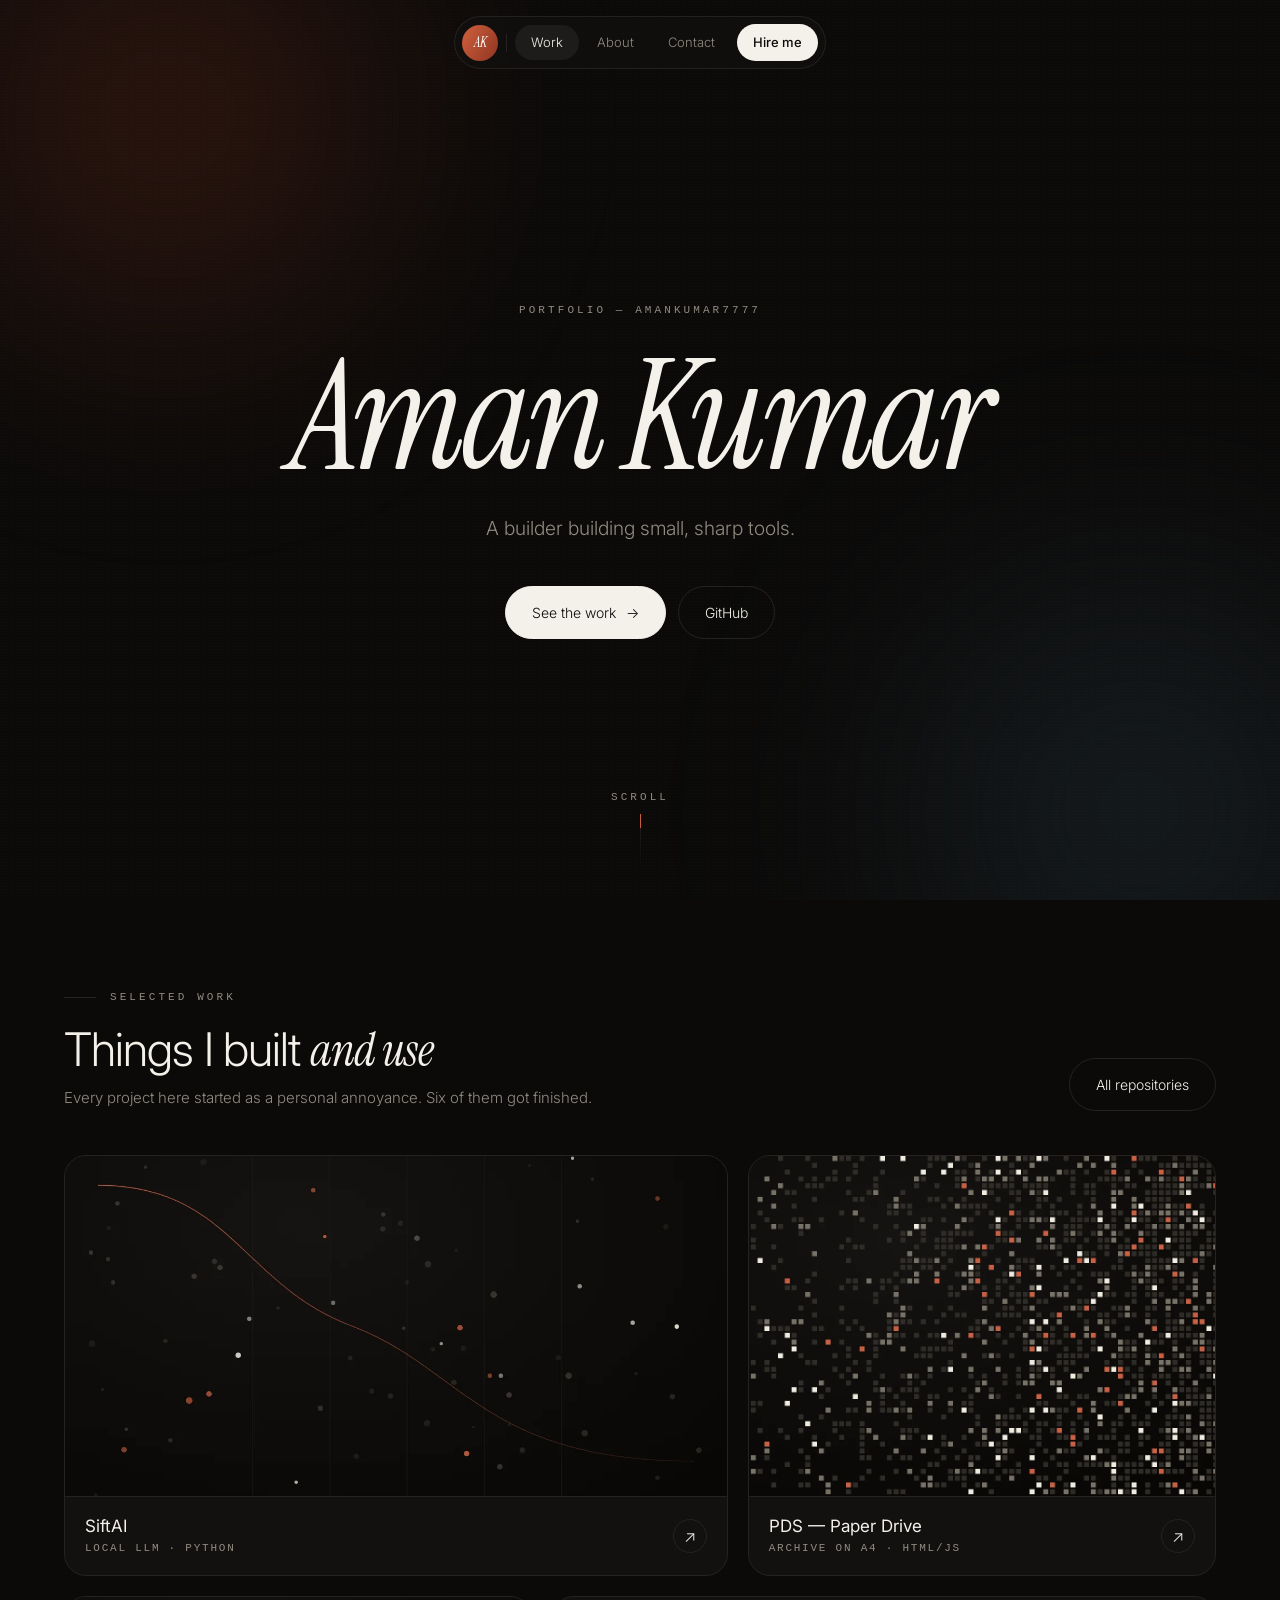
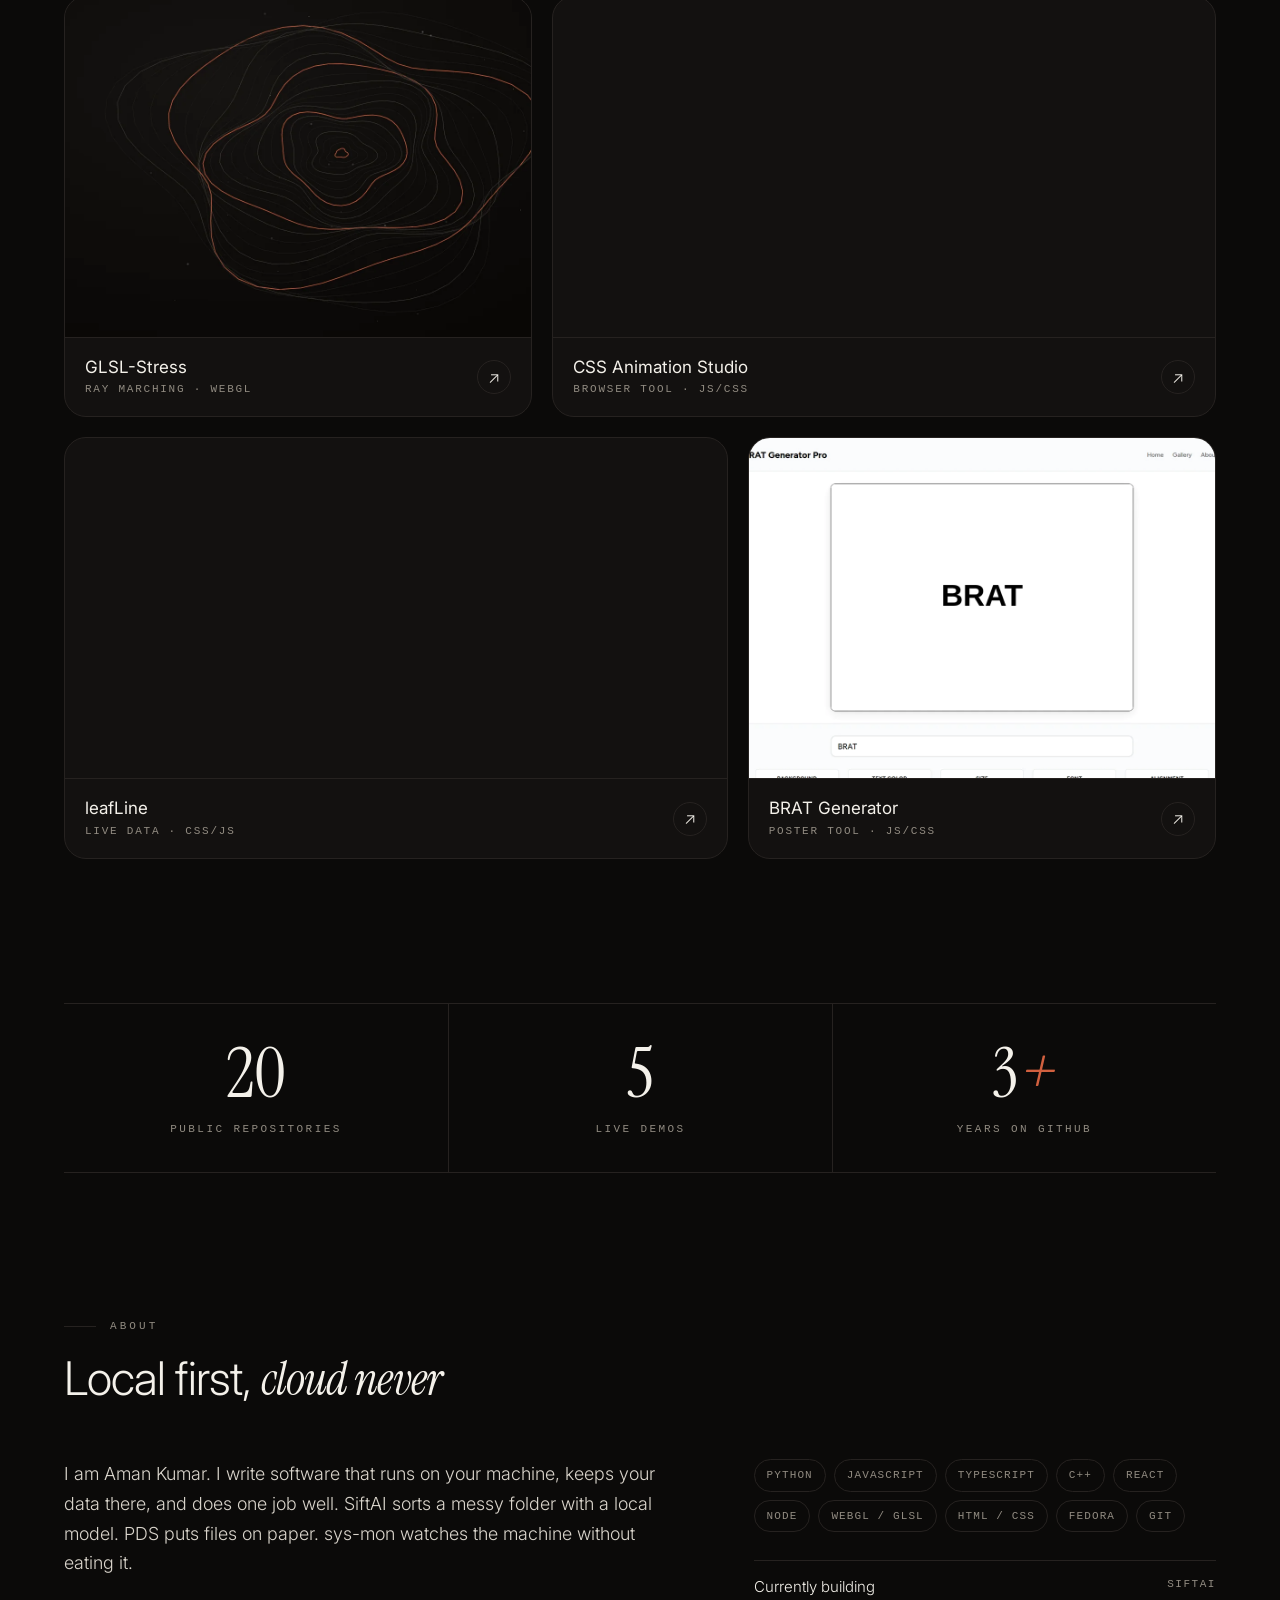
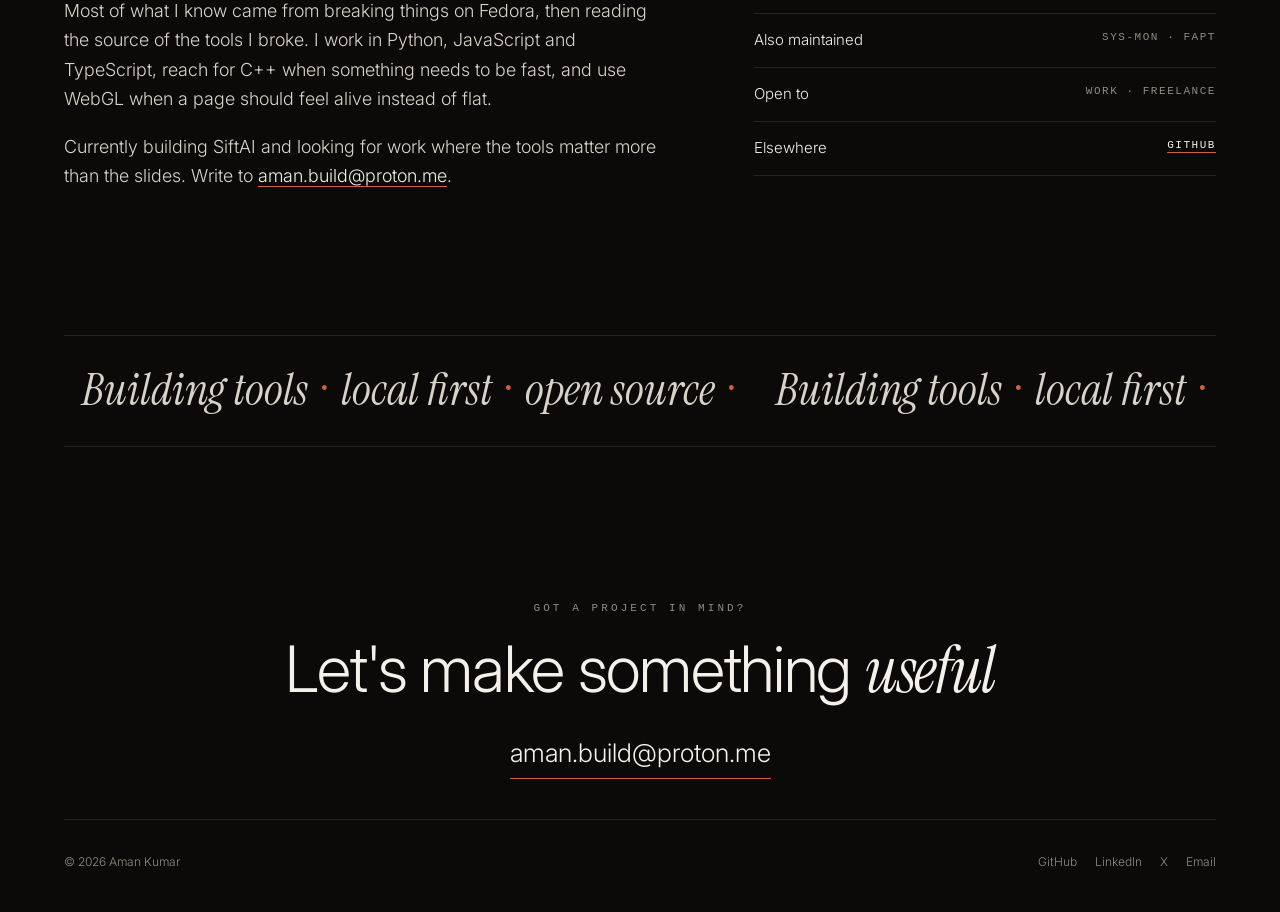
==== commit c598653b: "Replace daily driver row with maintained projects" ====
--- a/index.html
+++ b/index.html
@@ -288,7 +288,7 @@
 
           <ul class="now-list" style="margin-top: 28px">
             <li><span>Currently building</span><span>SiftAI</span></li>
-            <li><span>Daily driver</span><span>Fedora · Python</span></li>
+            <li><span>Also maintained</span><span>sys-mon · fapt</span></li>
             <li><span>Open to</span><span>Work · freelance</span></li>
             <li><span>Elsewhere</span><span><a href="https://github.com/AMANKUMAR7777">GitHub</a></span></li>
           </ul>
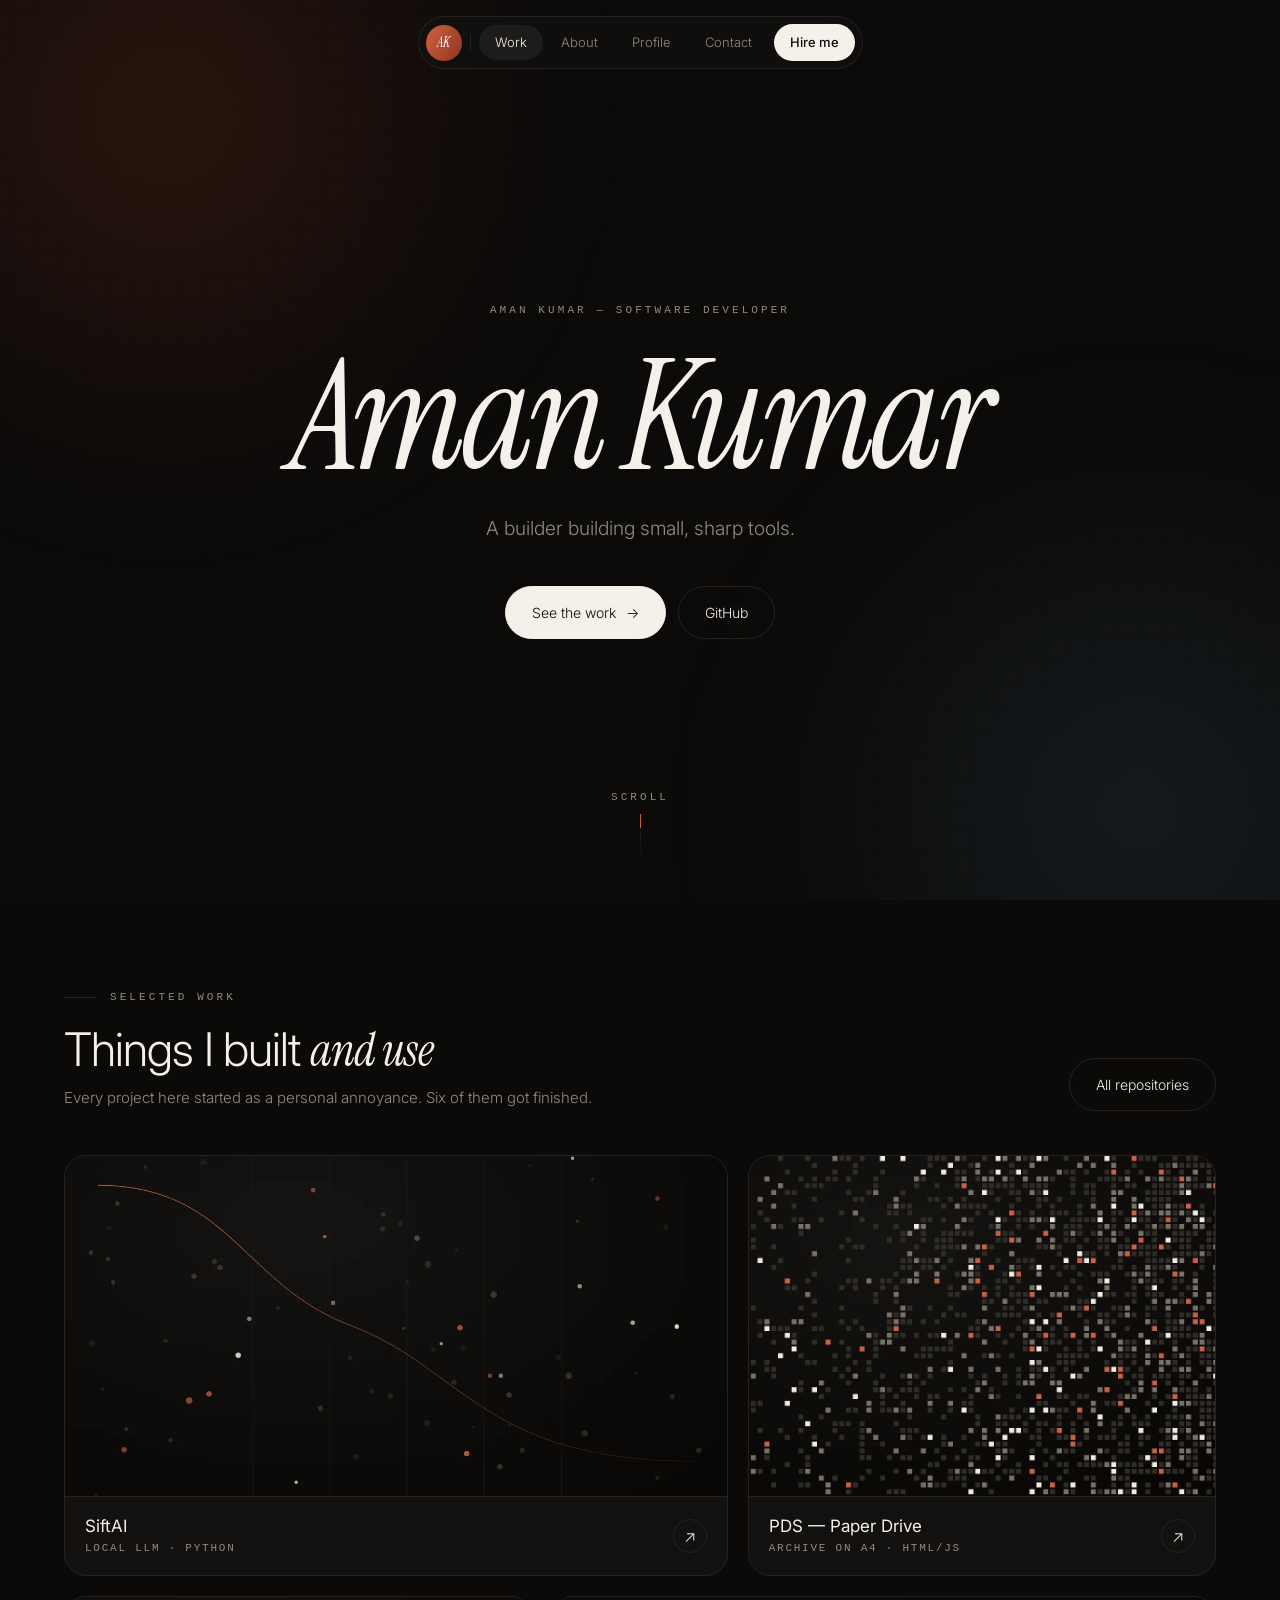
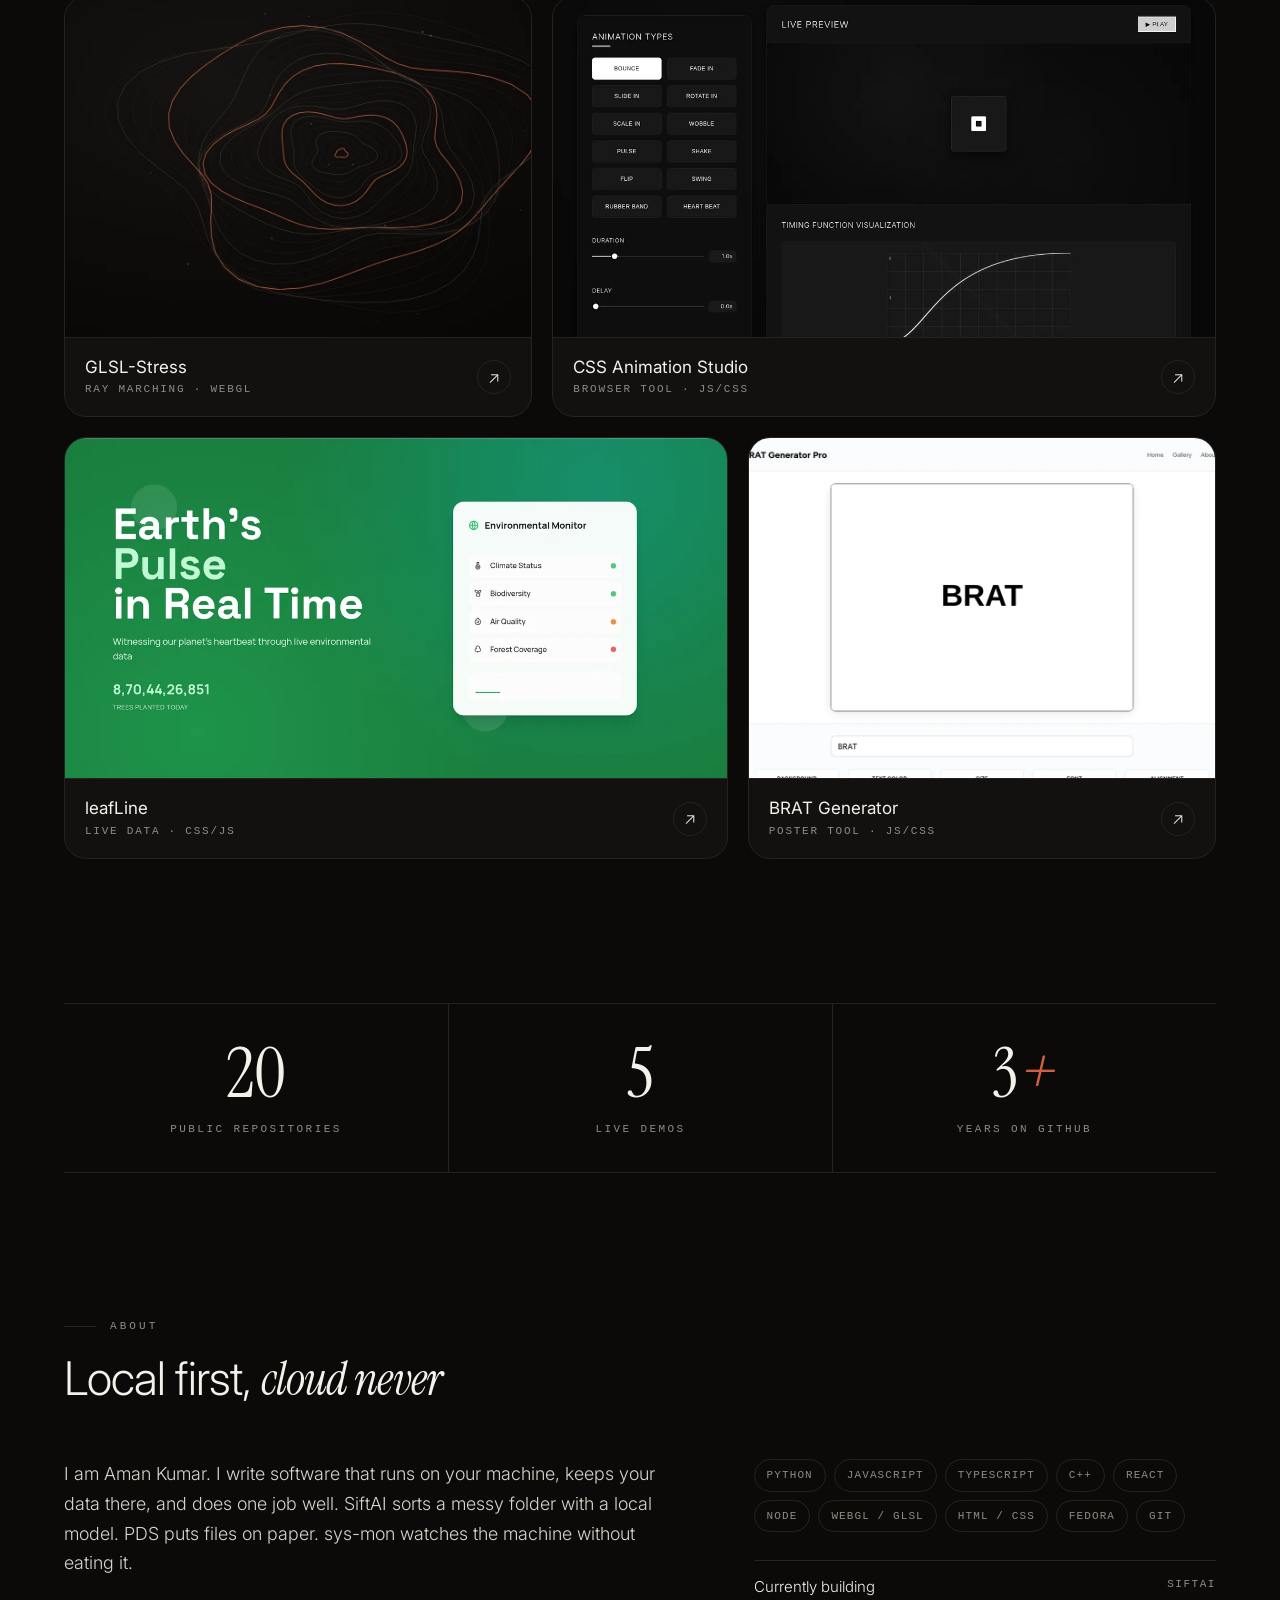
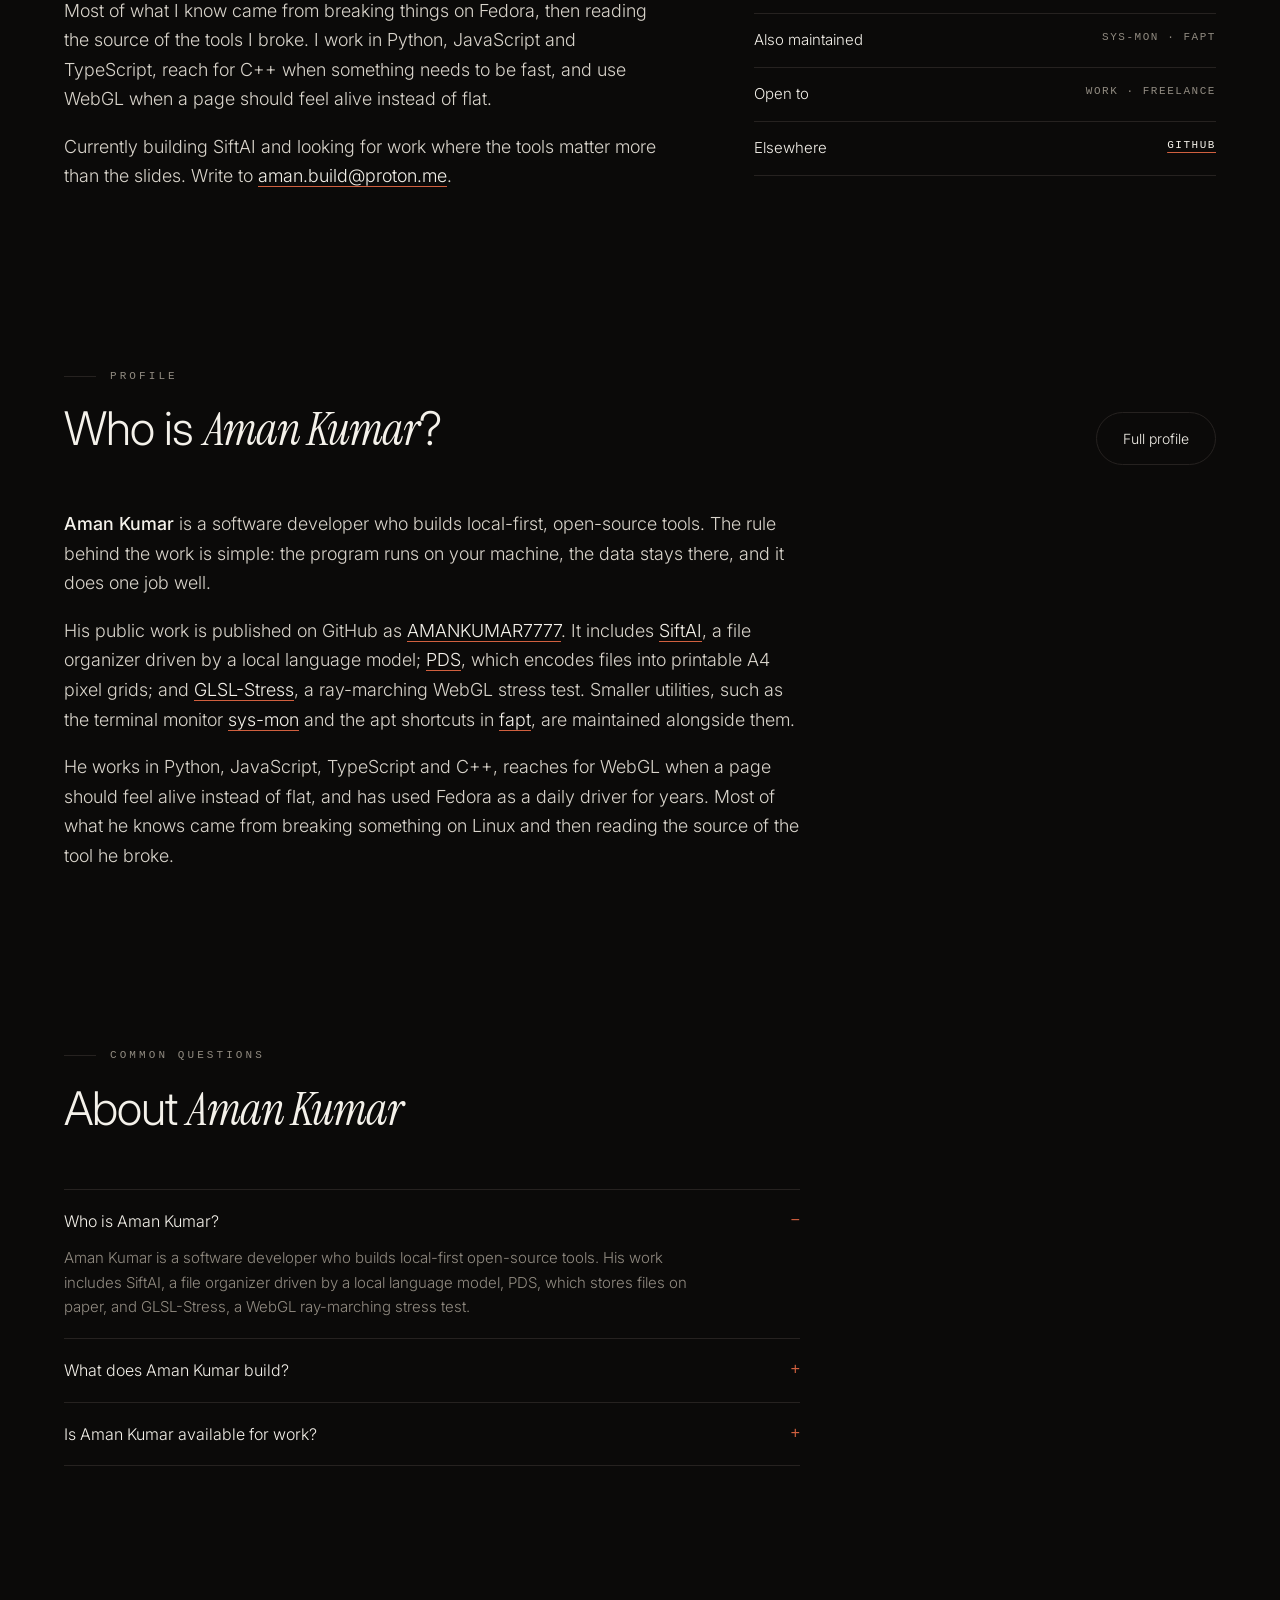
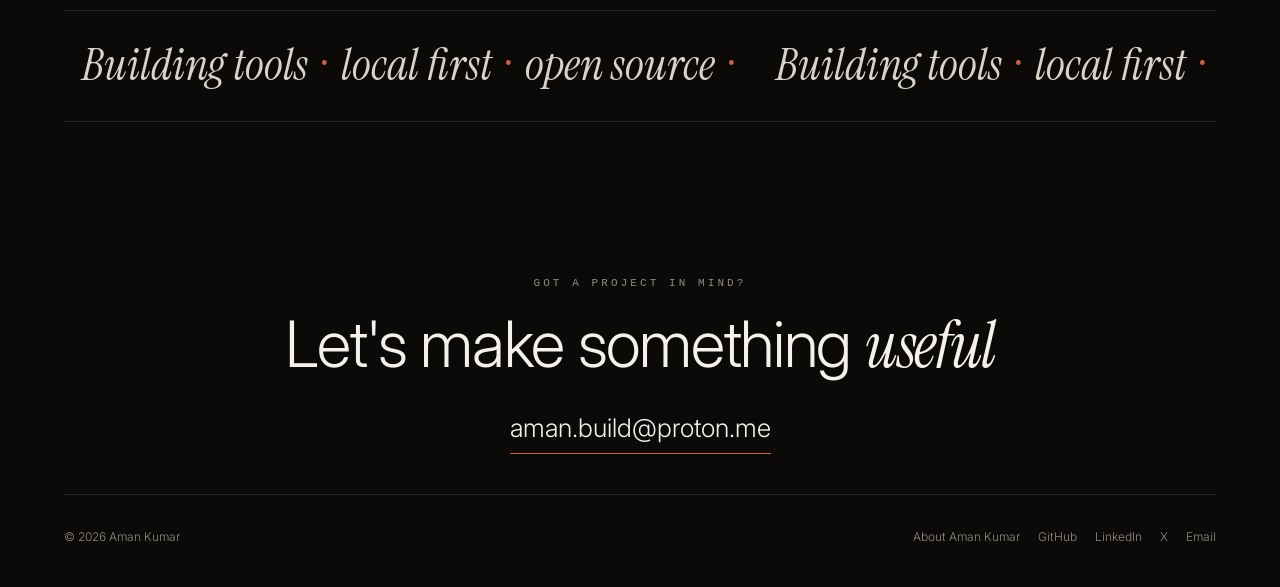
==== commit 17e4d50f: "Retarget SEO around the name Aman Kumar Drop AMANKUMAR7777 from the title and description so the nam" ====
--- a/index.html
+++ b/index.html
@@ -4,8 +4,8 @@
 <meta charset="utf-8">
 <meta name="viewport" content="width=device-width, initial-scale=1">
 
-<title>Aman Kumar (AMANKUMAR7777) — Developer</title>
-<meta name="description" content="Aman Kumar is a developer who builds focused open-source tools: SiftAI local-LLM file organizer, PDS paper data storage, GLSL-Stress and more. GitHub: AMANKUMAR7777.">
+<title>Aman Kumar — Developer Building Local-First Tools</title>
+<meta name="description" content="Aman Kumar is a developer who builds local-first open-source tools: SiftAI, PDS paper data storage, GLSL-Stress, sys-mon and fapt. Projects, writing and contact.">
 <meta name="author" content="Aman Kumar">
 <meta name="robots" content="index, follow, max-image-preview:large">
 <link rel="canonical" href="https://amankumar7777.github.io/">
@@ -17,21 +17,22 @@
 
 <meta property="og:type" content="profile">
 <meta property="og:site_name" content="Aman Kumar">
-<meta property="og:title" content="Aman Kumar (AMANKUMAR7777) — Developer">
-<meta property="og:description" content="Developer building focused open-source tools: SiftAI, PDS, GLSL-Stress. GitHub: AMANKUMAR7777.">
+<meta property="og:title" content="Aman Kumar — Developer Building Local-First Tools">
+<meta property="og:description" content="Aman Kumar builds local-first open-source tools: SiftAI, PDS, GLSL-Stress, sys-mon and fapt.">
 <meta property="og:url" content="https://amankumar7777.github.io/">
 <meta property="og:image" content="https://amankumar7777.github.io/og.png">
 <meta property="og:image:width" content="1200">
 <meta property="og:image:height" content="630">
 <meta property="og:image:alt" content="Aman Kumar — developer">
+<meta property="og:locale" content="en_IN">
 <meta property="profile:first_name" content="Aman">
 <meta property="profile:last_name" content="Kumar">
 <meta property="profile:username" content="AMANKUMAR7777">
 
 <meta name="twitter:card" content="summary_large_image">
 <meta name="twitter:creator" content="@AMANKUM49168830">
-<meta name="twitter:title" content="Aman Kumar (AMANKUMAR7777) — Developer">
-<meta name="twitter:description" content="Developer building focused open-source tools. GitHub: AMANKUMAR7777.">
+<meta name="twitter:title" content="Aman Kumar — Developer Building Local-First Tools">
+<meta name="twitter:description" content="Aman Kumar builds local-first open-source tools: SiftAI, PDS, GLSL-Stress, sys-mon and fapt.">
 <meta name="twitter:image" content="https://amankumar7777.github.io/og.png">
 <meta name="theme-color" content="#0b0a09">
 
@@ -45,11 +46,20 @@
       "@type": "Person",
       "@id": "https://amankumar7777.github.io/#person",
       "name": "Aman Kumar",
-      "alternateName": ["AMANKUMAR7777", "aman kumar"],
+      "givenName": "Aman",
+      "familyName": "Kumar",
+      "alternateName": ["AMANKUMAR7777", "aman kumar", "Aman Kumar 7777"],
+      "disambiguatingDescription": "Developer of local-first open-source tools SiftAI, PDS and GLSL-Stress; known on GitHub as AMANKUMAR7777.",
       "url": "https://amankumar7777.github.io/",
+      "mainEntityOfPage": "https://amankumar7777.github.io/",
       "image": "https://amankumar7777.github.io/og.png",
       "description": "Aman Kumar is a developer who builds focused open-source tools for the desktop and the browser.",
       "jobTitle": "Software Developer",
+      "hasOccupation": {
+        "@type": "Occupation",
+        "name": "Software Developer",
+        "skills": "Python, JavaScript, TypeScript, C++, WebGL, GLSL, Linux"
+      },
       "knowsAbout": ["Python", "JavaScript", "TypeScript", "C++", "React", "Linux", "WebGL", "GLSL", "Large Language Models", "Web development"],
       "email": "mailto:aman.build@proton.me",
       "sameAs": [
@@ -63,6 +73,7 @@
       "@id": "https://amankumar7777.github.io/#website",
       "url": "https://amankumar7777.github.io/",
       "name": "Aman Kumar",
+      "alternateName": "Aman Kumar — portfolio",
       "inLanguage": "en",
       "publisher": { "@id": "https://amankumar7777.github.io/#person" }
     },
@@ -70,9 +81,40 @@
       "@type": "ProfilePage",
       "@id": "https://amankumar7777.github.io/#page",
       "url": "https://amankumar7777.github.io/",
-      "name": "Aman Kumar (AMANKUMAR7777) — Developer",
+      "name": "Aman Kumar — Developer Building Local-First Tools",
       "isPartOf": { "@id": "https://amankumar7777.github.io/#website" },
-      "mainEntity": { "@id": "https://amankumar7777.github.io/#person" }
+      "mainEntity": { "@id": "https://amankumar7777.github.io/#person" },
+      "about": { "@id": "https://amankumar7777.github.io/#person" }
+    },
+    {
+      "@type": "FAQPage",
+      "@id": "https://amankumar7777.github.io/#faq",
+      "mainEntity": [
+        {
+          "@type": "Question",
+          "name": "Who is Aman Kumar?",
+          "acceptedAnswer": {
+            "@type": "Answer",
+            "text": "Aman Kumar is a software developer who builds local-first open-source tools. His work includes SiftAI, a file organizer driven by a local language model, PDS, which stores files on paper, and GLSL-Stress, a WebGL ray-marching stress test."
+          }
+        },
+        {
+          "@type": "Question",
+          "name": "What does Aman Kumar build?",
+          "acceptedAnswer": {
+            "@type": "Answer",
+            "text": "Small desktop and browser tools that keep data on the user's machine. He works in Python, JavaScript, TypeScript and C++, and uses WebGL and GLSL for visual work. The public repositories are on GitHub as AMANKUMAR7777."
+          }
+        },
+        {
+          "@type": "Question",
+          "name": "Is Aman Kumar available for work?",
+          "acceptedAnswer": {
+            "@type": "Answer",
+            "text": "Yes. He is open to full-time roles and freelance work. Write to aman.build@proton.me."
+          }
+        }
+      ]
     },
     {
       "@type": "ItemList",
@@ -99,6 +141,7 @@
     <span class="nav__div" aria-hidden="true"></span>
     <a class="nav__link" href="#work">Work</a>
     <a class="nav__link" href="#about">About</a>
+    <a class="nav__link nav__link--desktop" href="/about.html">Profile</a>
     <a class="nav__link nav__link--desktop" href="#contact">Contact</a>
     <a class="nav__cta" href="mailto:aman.build@proton.me">Hire me</a>
   </nav>
@@ -110,7 +153,7 @@
   <div class="hero__grain" aria-hidden="true"></div>
 
   <div class="hero__inner">
-    <p class="mono hero__eyebrow">Portfolio — AMANKUMAR7777</p>
+    <p class="mono hero__eyebrow">Aman Kumar — software developer</p>
     <h1>Aman Kumar</h1>
     <p class="hero__role">A <span data-role>developer</span> building small, sharp tools.</p>
     <div class="hero__actions">
@@ -297,6 +340,87 @@
     </div>
   </section>
 
+  <section class="section" id="profile">
+    <div class="shell">
+      <div class="sec-head reveal">
+        <div>
+          <div class="sec-head__eyebrow">
+            <span class="sec-head__rule" aria-hidden="true"></span>
+            <span class="mono">Profile</span>
+          </div>
+          <h2>Who is <em>Aman Kumar</em>?</h2>
+        </div>
+        <a class="btn btn--ghost" href="/about.html">Full profile</a>
+      </div>
+
+      <div class="prose reveal">
+        <p>
+          <strong>Aman Kumar</strong> is a software developer who builds local-first, open-source
+          tools. The rule behind the work is simple: the program runs on your machine, the data
+          stays there, and it does one job well.
+        </p>
+        <p>
+          His public work is published on GitHub as
+          <a href="https://github.com/AMANKUMAR7777">AMANKUMAR7777</a>. It includes
+          <a href="https://github.com/AMANKUMAR7777/SiftAI">SiftAI</a>, a file organizer driven by a
+          local language model; <a href="https://github.com/AMANKUMAR7777/PDS-Paper-Drive-Storage-">PDS</a>,
+          which encodes files into printable A4 pixel grids; and
+          <a href="https://glsl-stress.vercel.app">GLSL-Stress</a>, a ray-marching WebGL stress test.
+          Smaller utilities, such as the terminal monitor
+          <a href="https://github.com/AMANKUMAR7777/sys-mon">sys-mon</a> and the apt shortcuts in
+          <a href="https://github.com/AMANKUMAR7777/fapt">fapt</a>, are maintained alongside them.
+        </p>
+        <p>
+          He works in Python, JavaScript, TypeScript and C++, reaches for WebGL when a page should
+          feel alive instead of flat, and has used Fedora as a daily driver for years. Most of what
+          he knows came from breaking something on Linux and then reading the source of the tool he
+          broke.
+        </p>
+      </div>
+    </div>
+  </section>
+
+  <section class="section" id="faq">
+    <div class="shell">
+      <div class="sec-head reveal">
+        <div>
+          <div class="sec-head__eyebrow">
+            <span class="sec-head__rule" aria-hidden="true"></span>
+            <span class="mono">Common questions</span>
+          </div>
+          <h2>About <em>Aman Kumar</em></h2>
+        </div>
+      </div>
+
+      <div class="faq reveal">
+        <details class="faq__item" open>
+          <summary class="faq__q">Who is Aman Kumar?</summary>
+          <p class="faq__a">
+            Aman Kumar is a software developer who builds local-first open-source tools. His work
+            includes SiftAI, a file organizer driven by a local language model, PDS, which stores
+            files on paper, and GLSL-Stress, a WebGL ray-marching stress test.
+          </p>
+        </details>
+        <details class="faq__item">
+          <summary class="faq__q">What does Aman Kumar build?</summary>
+          <p class="faq__a">
+            Small desktop and browser tools that keep data on the user's machine. He works in
+            Python, JavaScript, TypeScript and C++, and uses WebGL and GLSL for visual work. The
+            public repositories are on GitHub as
+            <a href="https://github.com/AMANKUMAR7777">AMANKUMAR7777</a>.
+          </p>
+        </details>
+        <details class="faq__item">
+          <summary class="faq__q">Is Aman Kumar available for work?</summary>
+          <p class="faq__a">
+            Yes. He is open to full-time roles and freelance work. Write to
+            <a href="mailto:aman.build@proton.me">aman.build@proton.me</a>.
+          </p>
+        </details>
+      </div>
+    </div>
+  </section>
+
   <section class="section section--tight">
     <div class="shell">
       <div class="marquee" aria-hidden="true">
@@ -323,6 +447,7 @@
     <div class="foot">
       <span>© <span data-year>2026</span> Aman Kumar</span>
       <ul class="foot__links">
+        <li><a href="/about.html">About Aman Kumar</a></li>
         <li><a rel="me" href="https://github.com/AMANKUMAR7777">GitHub</a></li>
         <li><a rel="me" href="https://www.linkedin.com/in/amankumar-builds/">LinkedIn</a></li>
         <li><a rel="me" href="https://x.com/AMANKUM49168830">X</a></li>
--- a/assets/style.css
+++ b/assets/style.css
@@ -235,6 +235,15 @@
   letter-spacing: -0.03em;
 }
 
+.hero--page {
+  min-height: auto;
+  padding: 190px 0 90px;
+}
+
+.hero--page h1 {
+  font-size: clamp(2.8rem, 10vw, 6.5rem);
+}
+
 .hero__role {
   margin: 26px 0 0;
   font-size: clamp(1rem, 2.2vw, 1.2rem);
@@ -763,6 +772,75 @@
   }
 }
 
+/* ---------- profile prose + faq ---------- */
+
+.prose {
+  max-width: 46rem;
+}
+
+.prose p {
+  margin: 0 0 18px;
+  font-size: clamp(1rem, 1.6vw, 1.12rem);
+  color: #d9d4cb;
+}
+
+.prose p:last-child {
+  margin-bottom: 0;
+}
+
+.prose strong {
+  color: var(--text);
+  font-weight: 500;
+}
+
+.prose a,
+.faq__a a {
+  color: var(--text);
+  text-underline-offset: 4px;
+  text-decoration-color: var(--accent);
+}
+
+.faq {
+  max-width: 46rem;
+  border-top: 1px solid var(--stroke);
+}
+
+.faq__item {
+  border-bottom: 1px solid var(--stroke);
+  padding: 18px 0;
+}
+
+.faq__q {
+  cursor: pointer;
+  list-style: none;
+  display: flex;
+  justify-content: space-between;
+  gap: 16px;
+  font-size: 1rem;
+  color: var(--text);
+}
+
+.faq__q::-webkit-details-marker {
+  display: none;
+}
+
+.faq__q::after {
+  content: "+";
+  color: var(--accent);
+  font-family: ui-monospace, Menlo, monospace;
+}
+
+.faq__item[open] .faq__q::after {
+  content: "−";
+}
+
+.faq__a {
+  margin: 12px 0 0;
+  max-width: 40rem;
+  font-size: 15px;
+  color: var(--muted);
+}
+
 /* ---------- extra pages ---------- */
 
 .page {
